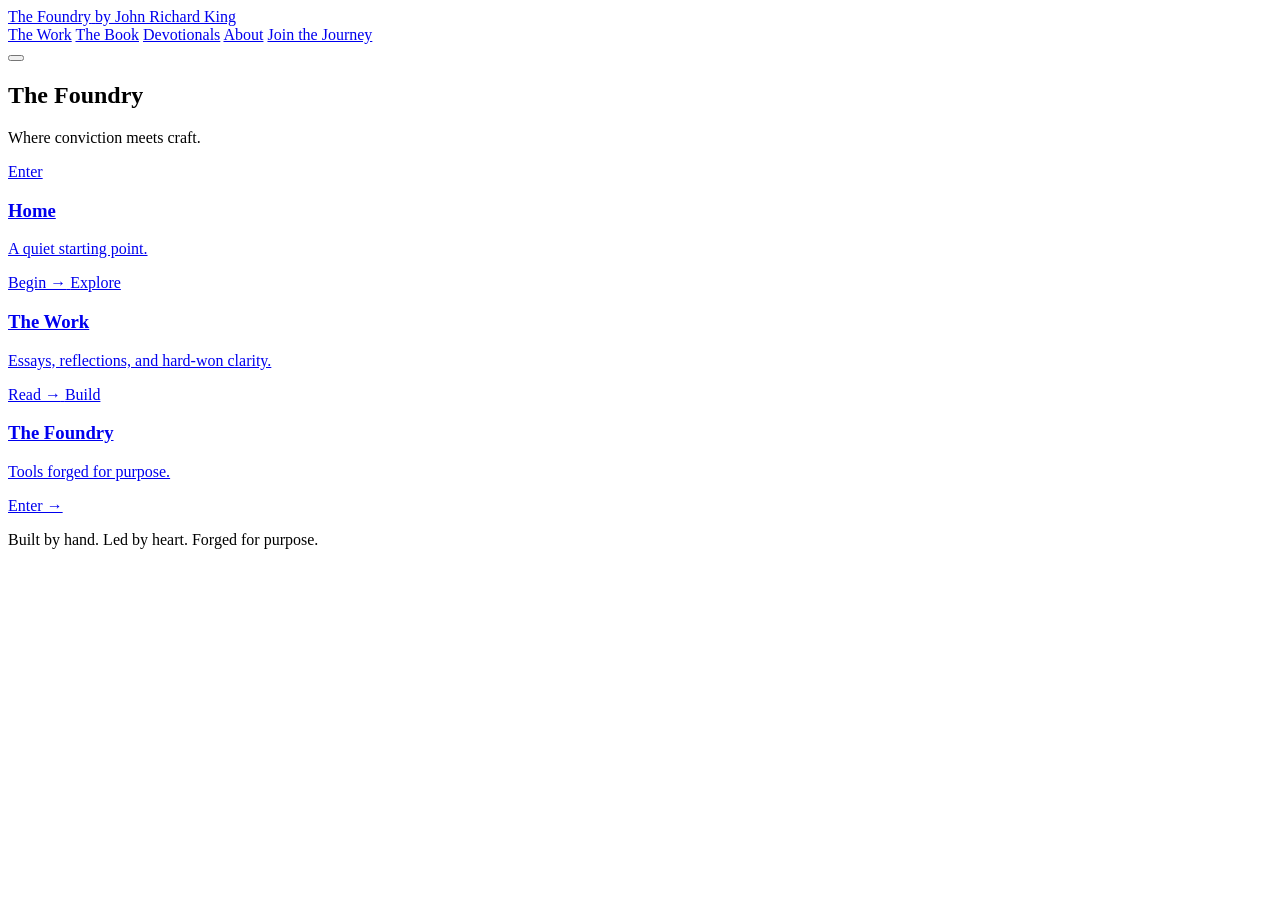
==== index.html @ 4deb9537 "phase 1: Visual Shell" ====
<!DOCTYPE html>
<html lang="en">
<head>
  <meta charset="UTF-8">
  <meta name="viewport" content="width=device-width, initial-scale=1.0">
  <title>The Foundry — by John Richard King</title>
  <meta name="description" content="The Foundry: Where conviction meets craft. Essays, reflections, and hard-won clarity.">

  <!-- Google Fonts -->
  <link rel="preconnect" href="https://fonts.googleapis.com">
  <link rel="preconnect" href="https://fonts.gstatic.com" crossorigin>
  <link href="https://fonts.googleapis.com/css2?family=Cormorant+Garamond:wght@400;500;600&family=Inter:wght@300;400;500&display=swap" rel="stylesheet">

  <!-- Stylesheet -->
  <link rel="stylesheet" href="css/style.css">
</head>
<body>

  <!-- Header -->
  <header class="site-header">
    <div class="site-header__inner">
      <a href="index.html" class="site-header__brand">
        <span class="site-header__title">The Foundry</span>
        <span class="site-header__subtitle">by John Richard King</span>
      </a>
      <nav class="site-nav" id="site-nav">
        <a href="work.html" class="site-nav__link">The Work</a>
        <a href="book.html" class="site-nav__link">The Book</a>
        <a href="devotionals.html" class="site-nav__link">Devotionals</a>
        <a href="about.html" class="site-nav__link">About</a>
        <a href="join.html" class="site-nav__cta">Join the Journey</a>
      </nav>
      <button class="nav-toggle" id="nav-toggle" aria-label="Toggle navigation">
        <span class="nav-toggle__bar"></span>
        <span class="nav-toggle__bar"></span>
        <span class="nav-toggle__bar"></span>
      </button>
    </div>
  </header>

  <main>

    <!-- Home Hero — taller, centered, generous breathing room -->
    <section class="home-hero">
      <h1 class="home-hero__title">The Foundry</h1>
      <div class="home-hero__rule"></div>
      <p class="home-hero__tagline">Where conviction meets craft.</p>
    </section>

    <!-- Gateway Cards -->
    <section class="home-gateways">
      <div class="home-gateways__grid">

        <a href="index.html" class="frame-card">
          <span class="frame-card__label">Enter</span>
          <h3 class="frame-card__title">Home</h3>
          <p class="frame-card__excerpt">A quiet starting point.</p>
          <span class="frame-card__arrow">Begin &rarr;</span>
        </a>

        <a href="work.html" class="frame-card">
          <span class="frame-card__label">Explore</span>
          <h3 class="frame-card__title">The Work</h3>
          <p class="frame-card__excerpt">Essays, reflections, and hard-won clarity.</p>
          <span class="frame-card__arrow">Read &rarr;</span>
        </a>

        <a href="#" class="frame-card">
          <span class="frame-card__label">Build</span>
          <h3 class="frame-card__title">The Foundry</h3>
          <p class="frame-card__excerpt">Tools forged for purpose.</p>
          <span class="frame-card__arrow">Enter &rarr;</span>
        </a>

      </div>
    </section>

  </main>

  <!-- Footer -->
  <footer class="site-footer">
    <div class="container">
      <p class="site-footer__text">Built by hand. Led by heart. Forged for purpose.</p>
    </div>
  </footer>

  <script src="js/main.js" defer></script>
</body>
</html>
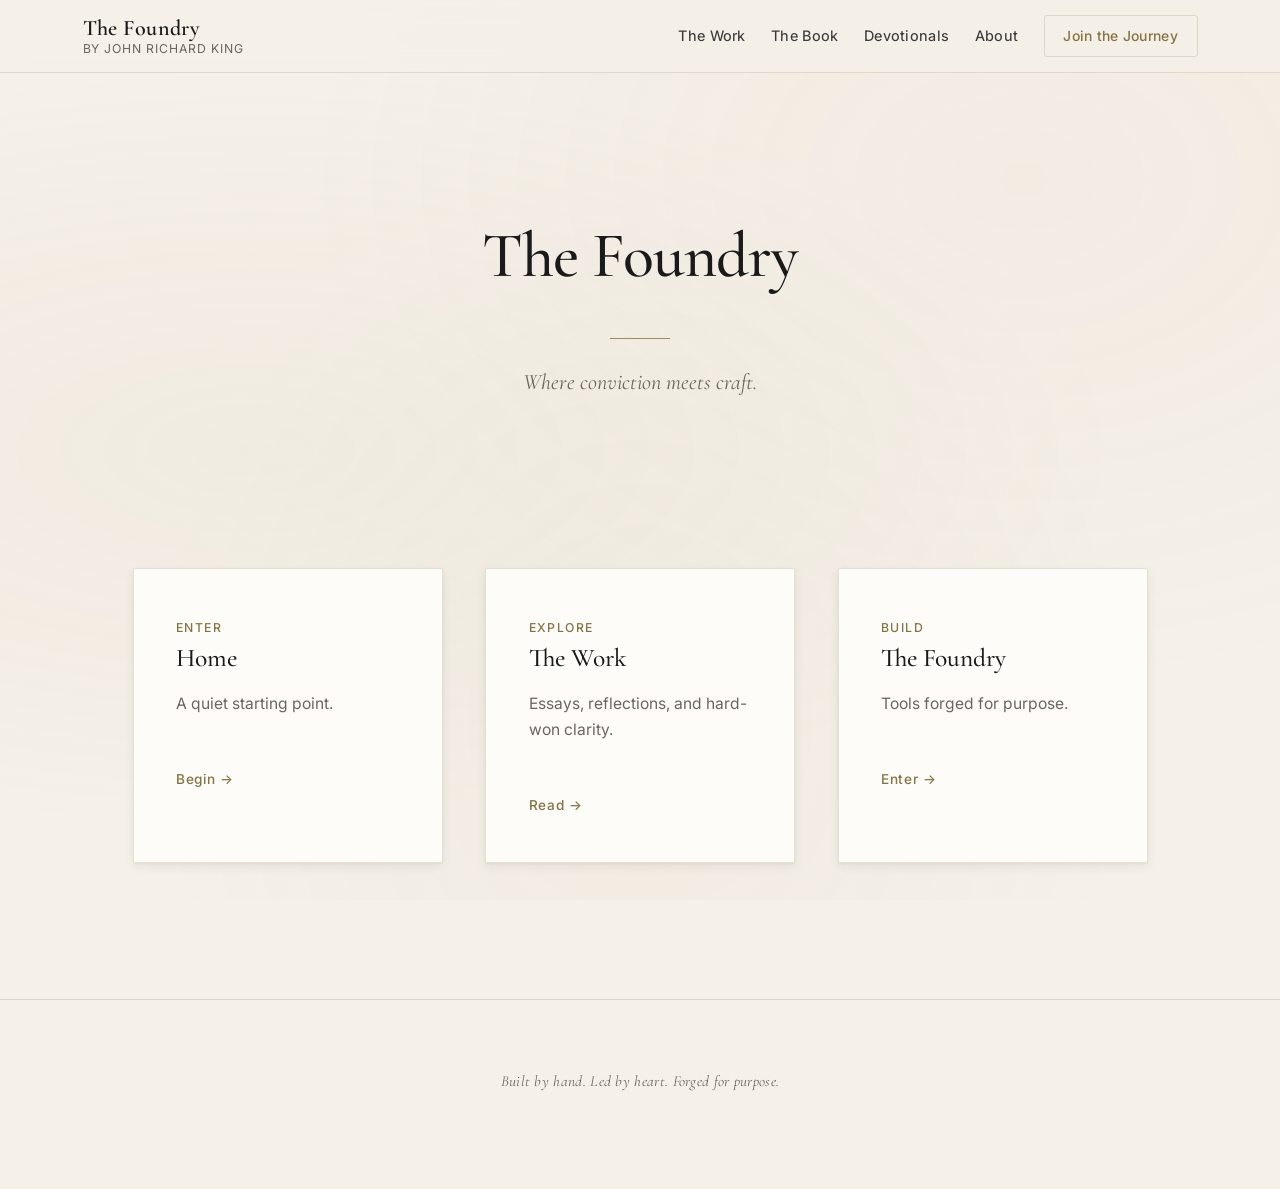
==== commit dd31c1e6: "Update index.html" ====
--- a/index.html
+++ b/index.html
@@ -12,7 +12,7 @@
   <link href="https://fonts.googleapis.com/css2?family=Cormorant+Garamond:wght@400;500;600&family=Inter:wght@300;400;500&display=swap" rel="stylesheet">
 
   <!-- Stylesheet -->
-  <link rel="stylesheet" href="css/style.css">
+  <link rel="stylesheet" href="style.css">
 </head>
 <body>
 
@@ -84,6 +84,6 @@
     </div>
   </footer>
 
-  <script src="js/main.js" defer></script>
+  <script src=main.js" defer></script>
 </body>
 </html>
--- a/style.css
+++ b/style.css
@@ -0,0 +1,640 @@
+/* ============================================================
+   johnrichardking.com — Phase 1: Visual System
+   Palette: parchment, letterpress ink, aged brass
+   Feel: archival paper, museum frames, editorial calm
+   ============================================================ */
+
+/* --- Reset & Base --- */
+*, *::before, *::after {
+  margin: 0;
+  padding: 0;
+  box-sizing: border-box;
+}
+
+:root {
+  /* Palette */
+  --parchment:       #F5F0E8;
+  --parchment-deep:  #EDE7DA;
+  --ink:             #1A1A1A;
+  --ink-soft:        #3A3A3A;
+  --ink-muted:       #6B6560;
+  --gold:            #9E8A5E;
+  --gold-dark:       #867345;
+  --gold-light:      #B8A67A;
+  --gold-faint:      rgba(158, 138, 94, 0.15);
+  --gold-hairline:   rgba(158, 138, 94, 0.25);
+  --white:           #FDFCF9;
+  --shadow-soft:     rgba(30, 28, 24, 0.06);
+  --shadow-medium:   rgba(30, 28, 24, 0.12);
+  --shadow-deep:     rgba(30, 28, 24, 0.18);
+
+  /* Typography */
+  --font-serif:      'Cormorant Garamond', 'Georgia', serif;
+  --font-sans:       'Inter', 'Helvetica Neue', sans-serif;
+  --font-size-base:  17px;
+  --line-height:     1.75;
+  --reading-width:   720px;
+
+  /* Spacing */
+  --space-xs:  0.5rem;
+  --space-sm:  1rem;
+  --space-md:  1.5rem;
+  --space-lg:  2.5rem;
+  --space-xl:  4rem;
+  --space-2xl: 6rem;
+  --space-3xl: 8rem;
+
+  /* Transitions */
+  --ease-gentle:     cubic-bezier(0.25, 0.1, 0.25, 1);
+  --transition-fast: 0.2s var(--ease-gentle);
+  --transition-med:  0.35s var(--ease-gentle);
+  --transition-slow: 0.5s var(--ease-gentle);
+}
+
+
+/* --- Typography --- */
+html {
+  font-size: var(--font-size-base);
+  -webkit-font-smoothing: antialiased;
+  -moz-osx-font-smoothing: grayscale;
+}
+
+body {
+  font-family: var(--font-sans);
+  color: var(--ink);
+  background-color: var(--parchment);
+  line-height: var(--line-height);
+  overflow-x: hidden;
+}
+
+h1, h2, h3, h4, h5, h6 {
+  font-family: var(--font-serif);
+  font-weight: 500;
+  line-height: 1.25;
+  color: var(--ink);
+}
+
+h1 {
+  font-size: clamp(2.2rem, 4vw, 3.2rem);
+  letter-spacing: -0.01em;
+}
+
+h2 {
+  font-size: clamp(1.6rem, 3vw, 2.2rem);
+  letter-spacing: -0.005em;
+}
+
+h3 {
+  font-size: clamp(1.2rem, 2vw, 1.5rem);
+}
+
+p {
+  max-width: var(--reading-width);
+  margin-bottom: var(--space-md);
+  color: var(--ink-soft);
+}
+
+a {
+  color: var(--gold-dark);
+  text-decoration: none;
+  transition: color var(--transition-fast);
+}
+
+a:hover {
+  color: var(--gold);
+}
+
+::selection {
+  background-color: var(--gold-faint);
+  color: var(--ink);
+}
+
+
+/* --- Layout Container --- */
+.container {
+  width: 100%;
+  max-width: 1200px;
+  margin: 0 auto;
+  padding: 0 var(--space-lg);
+}
+
+.container--narrow {
+  max-width: var(--reading-width);
+}
+
+
+/* ============================================================
+   HEADER / NAVIGATION
+   Sticky, minimal. Left: brand. Right: links.
+   ============================================================ */
+.site-header {
+  position: sticky;
+  top: 0;
+  z-index: 100;
+  background-color: rgba(245, 240, 232, 0.92);
+  backdrop-filter: blur(12px);
+  -webkit-backdrop-filter: blur(12px);
+  border-bottom: 1px solid var(--gold-hairline);
+  transition: box-shadow var(--transition-med);
+}
+
+.site-header.scrolled {
+  box-shadow: 0 1px 8px var(--shadow-soft);
+}
+
+.site-header__inner {
+  display: flex;
+  align-items: center;
+  justify-content: space-between;
+  height: 72px;
+  max-width: 1200px;
+  margin: 0 auto;
+  padding: 0 var(--space-lg);
+}
+
+.site-header__brand {
+  display: flex;
+  flex-direction: column;
+  gap: 0;
+  text-decoration: none;
+}
+
+.site-header__brand:hover {
+  color: var(--ink);
+}
+
+.site-header__title {
+  font-family: var(--font-serif);
+  font-size: 1.3rem;
+  font-weight: 600;
+  color: var(--ink);
+  letter-spacing: 0.02em;
+  line-height: 1.2;
+}
+
+.site-header__subtitle {
+  font-family: var(--font-sans);
+  font-size: 0.72rem;
+  color: var(--ink-muted);
+  letter-spacing: 0.08em;
+  text-transform: uppercase;
+  line-height: 1.2;
+}
+
+/* Desktop nav */
+.site-nav {
+  display: flex;
+  align-items: center;
+  gap: var(--space-md);
+}
+
+.site-nav__link {
+  font-family: var(--font-sans);
+  font-size: 0.85rem;
+  font-weight: 450;
+  color: var(--ink-soft);
+  letter-spacing: 0.02em;
+  text-decoration: none;
+  padding: 0.4rem 0;
+  position: relative;
+  transition: color var(--transition-fast);
+}
+
+.site-nav__link::after {
+  content: '';
+  position: absolute;
+  bottom: 0;
+  left: 0;
+  width: 0;
+  height: 1px;
+  background-color: var(--gold);
+  transition: width var(--transition-med);
+}
+
+.site-nav__link:hover {
+  color: var(--ink);
+}
+
+.site-nav__link:hover::after {
+  width: 100%;
+}
+
+.site-nav__link--active {
+  color: var(--ink);
+}
+
+.site-nav__link--active::after {
+  width: 100%;
+}
+
+/* Join button */
+.site-nav__cta {
+  font-family: var(--font-sans);
+  font-size: 0.82rem;
+  font-weight: 500;
+  color: var(--gold-dark);
+  letter-spacing: 0.02em;
+  text-decoration: none;
+  padding: 0.45rem 1.1rem;
+  border: 1px solid var(--gold-hairline);
+  border-radius: 3px;
+  transition: all var(--transition-fast);
+}
+
+.site-nav__cta:hover {
+  border-color: var(--gold);
+  color: var(--gold);
+  background-color: var(--gold-faint);
+}
+
+
+/* Mobile nav toggle */
+.nav-toggle {
+  display: none;
+  background: none;
+  border: none;
+  cursor: pointer;
+  padding: 0.5rem;
+  flex-direction: column;
+  gap: 5px;
+}
+
+.nav-toggle__bar {
+  display: block;
+  width: 22px;
+  height: 1.5px;
+  background-color: var(--ink);
+  transition: all var(--transition-fast);
+  transform-origin: center;
+}
+
+.nav-toggle.active .nav-toggle__bar:nth-child(1) {
+  transform: translateY(6.5px) rotate(45deg);
+}
+
+.nav-toggle.active .nav-toggle__bar:nth-child(2) {
+  opacity: 0;
+}
+
+.nav-toggle.active .nav-toggle__bar:nth-child(3) {
+  transform: translateY(-6.5px) rotate(-45deg);
+}
+
+
+/* ============================================================
+   FOOTER
+   Quiet, restrained.
+   ============================================================ */
+.site-footer {
+  padding: var(--space-xl) 0;
+  border-top: 1px solid var(--gold-hairline);
+  text-align: center;
+}
+
+.site-footer__text {
+  font-family: var(--font-serif);
+  font-size: 0.9rem;
+  font-style: italic;
+  color: var(--ink-muted);
+  letter-spacing: 0.02em;
+  max-width: none;
+}
+
+
+/* ============================================================
+   PAGE HERO SECTIONS
+   ============================================================ */
+.page-hero {
+  padding: var(--space-3xl) 0 var(--space-xl);
+  text-align: center;
+}
+
+.page-hero__title {
+  margin-bottom: var(--space-sm);
+}
+
+.page-hero__rule {
+  width: 60px;
+  height: 1px;
+  background-color: var(--gold);
+  border: none;
+  margin: var(--space-md) auto;
+}
+
+.page-hero__subtitle {
+  font-family: var(--font-serif);
+  font-size: 1.15rem;
+  font-style: italic;
+  color: var(--ink-muted);
+  max-width: 560px;
+  margin: 0 auto;
+  line-height: 1.6;
+}
+
+
+/* ============================================================
+   PICTURE FRAME CARDS — 3D Floating Hover
+   Used: Homepage gateways + Work page featured essays
+   ============================================================ */
+.frame-card {
+  position: relative;
+  background-color: var(--white);
+  border: 1px solid var(--gold-hairline);
+  border-radius: 2px;
+  padding: var(--space-lg);
+  text-decoration: none;
+  color: var(--ink);
+  display: block;
+  transition:
+    transform var(--transition-med),
+    box-shadow var(--transition-med),
+    border-color var(--transition-med);
+  box-shadow:
+    0 1px 3px var(--shadow-soft),
+    0 4px 12px var(--shadow-soft);
+  overflow: hidden;
+}
+
+/* Gold accent line — hidden by default, animates in on hover */
+.frame-card::before {
+  content: '';
+  position: absolute;
+  top: 0;
+  left: 0;
+  right: 0;
+  height: 2px;
+  background-color: var(--gold);
+  transform: scaleX(0);
+  transform-origin: center;
+  transition: transform var(--transition-med);
+}
+
+.frame-card:hover {
+  transform: translateY(-6px);
+  box-shadow:
+    0 4px 12px var(--shadow-medium),
+    0 12px 36px var(--shadow-soft);
+  border-color: var(--gold-light);
+}
+
+.frame-card:hover::before {
+  transform: scaleX(1);
+}
+
+.frame-card__label {
+  font-family: var(--font-sans);
+  font-size: 0.72rem;
+  font-weight: 500;
+  text-transform: uppercase;
+  letter-spacing: 0.12em;
+  color: var(--gold-dark);
+  margin-bottom: var(--space-xs);
+}
+
+.frame-card__title {
+  font-family: var(--font-serif);
+  font-size: 1.5rem;
+  font-weight: 500;
+  margin-bottom: var(--space-sm);
+  line-height: 1.3;
+}
+
+.frame-card__excerpt {
+  font-size: 0.92rem;
+  color: var(--ink-muted);
+  line-height: 1.65;
+  max-width: none;
+}
+
+.frame-card__arrow {
+  display: inline-block;
+  margin-top: var(--space-md);
+  font-family: var(--font-sans);
+  font-size: 0.8rem;
+  font-weight: 500;
+  color: var(--gold-dark);
+  letter-spacing: 0.05em;
+  transition: transform var(--transition-fast), color var(--transition-fast);
+}
+
+.frame-card:hover .frame-card__arrow {
+  transform: translateX(4px);
+  color: var(--gold);
+}
+
+
+/* ============================================================
+   HOMEPAGE
+   ============================================================ */
+
+/* Hero — centered, generous whitespace */
+.home-hero {
+  display: flex;
+  flex-direction: column;
+  align-items: center;
+  justify-content: center;
+  min-height: 55vh;
+  padding: var(--space-3xl) var(--space-lg);
+  text-align: center;
+}
+
+.home-hero__title {
+  font-family: var(--font-serif);
+  font-size: clamp(2.4rem, 5vw, 3.8rem);
+  font-weight: 500;
+  letter-spacing: -0.015em;
+  color: var(--ink);
+  margin-bottom: var(--space-sm);
+}
+
+.home-hero__rule {
+  width: 60px;
+  height: 1px;
+  background-color: var(--gold);
+  border: none;
+  margin: var(--space-md) auto;
+}
+
+.home-hero__tagline {
+  font-family: var(--font-serif);
+  font-size: clamp(1.05rem, 2vw, 1.3rem);
+  font-style: italic;
+  color: var(--ink-muted);
+  max-width: 540px;
+  line-height: 1.6;
+}
+
+
+/* Gateway Cards Grid */
+.home-gateways {
+  padding: 0 0 var(--space-3xl);
+}
+
+.home-gateways__grid {
+  display: grid;
+  grid-template-columns: repeat(3, 1fr);
+  gap: var(--space-lg);
+  max-width: 1100px;
+  margin: 0 auto;
+  padding: 0 var(--space-lg);
+}
+
+
+/* ============================================================
+   THE WORK PAGE
+   ============================================================ */
+.work-grid {
+  display: grid;
+  grid-template-columns: repeat(auto-fit, minmax(320px, 1fr));
+  gap: var(--space-lg);
+  padding-bottom: var(--space-3xl);
+}
+
+
+/* ============================================================
+   CONTENT PAGES (About, Book, Devotionals, Join)
+   ============================================================ */
+.page-content {
+  max-width: var(--reading-width);
+  margin: 0 auto;
+  padding: 0 var(--space-lg) var(--space-3xl);
+}
+
+.page-content p {
+  margin-bottom: var(--space-md);
+}
+
+.page-content h2 {
+  margin-top: var(--space-xl);
+  margin-bottom: var(--space-md);
+}
+
+/* Quiet divider between sections */
+.section-rule {
+  width: 40px;
+  height: 1px;
+  background-color: var(--gold);
+  border: none;
+  margin: var(--space-xl) 0;
+}
+
+.gold-rule {
+  width: 60px;
+  height: 1px;
+  background-color: var(--gold);
+  border: none;
+  margin: var(--space-md) auto;
+}
+
+
+/* ============================================================
+   RESPONSIVE
+   ============================================================ */
+@media (max-width: 900px) {
+  .home-gateways__grid {
+    grid-template-columns: 1fr;
+    max-width: 520px;
+  }
+
+  .work-grid {
+    grid-template-columns: 1fr;
+  }
+}
+
+@media (max-width: 768px) {
+  .site-header__inner {
+    height: 64px;
+    padding: 0 var(--space-md);
+  }
+
+  .site-nav {
+    display: none;
+    position: fixed;
+    top: 64px;
+    left: 0;
+    right: 0;
+    bottom: 0;
+    background-color: rgba(245, 240, 232, 0.98);
+    backdrop-filter: blur(16px);
+    -webkit-backdrop-filter: blur(16px);
+    flex-direction: column;
+    align-items: center;
+    justify-content: center;
+    gap: var(--space-lg);
+    padding: var(--space-xl);
+  }
+
+  .site-nav.open {
+    display: flex;
+  }
+
+  .site-nav__link {
+    font-size: 1.1rem;
+  }
+
+  .site-nav__cta {
+    font-size: 1rem;
+    padding: 0.6rem 1.5rem;
+  }
+
+  .nav-toggle {
+    display: flex;
+  }
+
+  .container {
+    padding: 0 var(--space-md);
+  }
+
+  .home-hero {
+    min-height: 45vh;
+    padding: var(--space-2xl) var(--space-md);
+  }
+
+  .page-hero {
+    padding: var(--space-2xl) 0 var(--space-lg);
+  }
+
+  .home-gateways__grid {
+    padding: 0 var(--space-md);
+  }
+}
+
+
+/* ============================================================
+   PREFERS REDUCED MOTION
+   ============================================================ */
+@media (prefers-reduced-motion: reduce) {
+  .frame-card,
+  .frame-card::before,
+  .frame-card__arrow,
+  .site-nav__link::after {
+    transition: none !important;
+  }
+
+  .frame-card:hover {
+    transform: none;
+  }
+
+  .frame-card:hover .frame-card__arrow {
+    transform: none;
+  }
+}
+
+
+/* ============================================================
+   SUBTLE PARCHMENT TEXTURE OVERLAY
+   ============================================================ */
+body::before {
+  content: '';
+  position: fixed;
+  top: 0;
+  left: 0;
+  width: 100%;
+  height: 100%;
+  pointer-events: none;
+  z-index: -1;
+  background-image:
+    radial-gradient(ellipse at 20% 50%, rgba(200, 185, 155, 0.08) 0%, transparent 60%),
+    radial-gradient(ellipse at 80% 20%, rgba(200, 185, 155, 0.06) 0%, transparent 50%),
+    radial-gradient(ellipse at 50% 80%, rgba(180, 165, 135, 0.05) 0%, transparent 55%);
+}
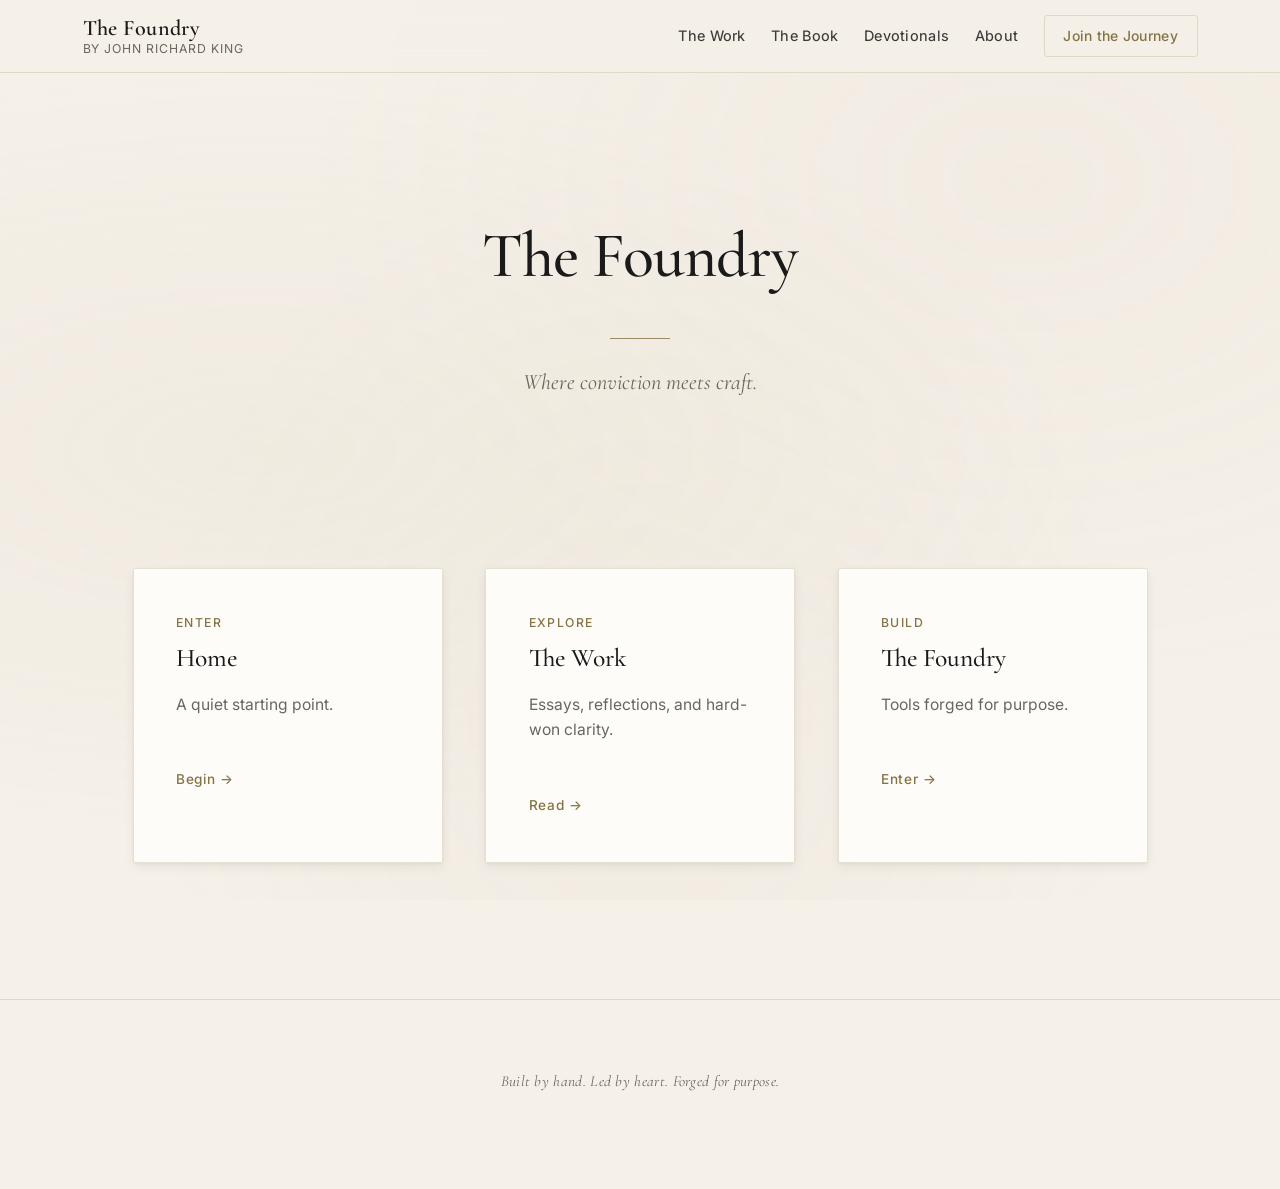
==== commit 0086651d: "Add files via upload" ====
--- a/index.html
+++ b/index.html
@@ -4,19 +4,16 @@
   <meta charset="UTF-8">
   <meta name="viewport" content="width=device-width, initial-scale=1.0">
   <title>The Foundry — by John Richard King</title>
-  <meta name="description" content="The Foundry: Where conviction meets craft. Essays, reflections, and hard-won clarity.">
+  <meta name="description" content="The Foundry: Where conviction meets craft.">
 
-  <!-- Google Fonts -->
   <link rel="preconnect" href="https://fonts.googleapis.com">
   <link rel="preconnect" href="https://fonts.gstatic.com" crossorigin>
   <link href="https://fonts.googleapis.com/css2?family=Cormorant+Garamond:wght@400;500;600&family=Inter:wght@300;400;500&display=swap" rel="stylesheet">
 
-  <!-- Stylesheet -->
   <link rel="stylesheet" href="style.css">
+  <script src="main.js" defer></script>
 </head>
 <body>
-
-  <!-- Header -->
   <header class="site-header">
     <div class="site-header__inner">
       <a href="index.html" class="site-header__brand">
@@ -39,51 +36,40 @@
   </header>
 
   <main>
-
-    <!-- Home Hero — taller, centered, generous breathing room -->
     <section class="home-hero">
       <h1 class="home-hero__title">The Foundry</h1>
       <div class="home-hero__rule"></div>
       <p class="home-hero__tagline">Where conviction meets craft.</p>
     </section>
 
-    <!-- Gateway Cards -->
     <section class="home-gateways">
       <div class="home-gateways__grid">
-
         <a href="index.html" class="frame-card">
           <span class="frame-card__label">Enter</span>
           <h3 class="frame-card__title">Home</h3>
           <p class="frame-card__excerpt">A quiet starting point.</p>
           <span class="frame-card__arrow">Begin &rarr;</span>
         </a>
-
         <a href="work.html" class="frame-card">
           <span class="frame-card__label">Explore</span>
           <h3 class="frame-card__title">The Work</h3>
           <p class="frame-card__excerpt">Essays, reflections, and hard-won clarity.</p>
           <span class="frame-card__arrow">Read &rarr;</span>
         </a>
-
         <a href="#" class="frame-card">
           <span class="frame-card__label">Build</span>
           <h3 class="frame-card__title">The Foundry</h3>
           <p class="frame-card__excerpt">Tools forged for purpose.</p>
           <span class="frame-card__arrow">Enter &rarr;</span>
         </a>
-
       </div>
     </section>
-
   </main>
 
-  <!-- Footer -->
   <footer class="site-footer">
     <div class="container">
       <p class="site-footer__text">Built by hand. Led by heart. Forged for purpose.</p>
     </div>
   </footer>
-
-  <script src=main.js" defer></script>
 </body>
 </html>
--- a/style.css
+++ b/style.css
@@ -12,7 +12,6 @@
 }
 
 :root {
-  /* Palette */
   --parchment:       #F5F0E8;
   --parchment-deep:  #EDE7DA;
   --ink:             #1A1A1A;
@@ -28,14 +27,12 @@
   --shadow-medium:   rgba(30, 28, 24, 0.12);
   --shadow-deep:     rgba(30, 28, 24, 0.18);
 
-  /* Typography */
   --font-serif:      'Cormorant Garamond', 'Georgia', serif;
   --font-sans:       'Inter', 'Helvetica Neue', sans-serif;
   --font-size-base:  17px;
   --line-height:     1.75;
   --reading-width:   720px;
 
-  /* Spacing */
   --space-xs:  0.5rem;
   --space-sm:  1rem;
   --space-md:  1.5rem;
@@ -44,7 +41,6 @@
   --space-2xl: 6rem;
   --space-3xl: 8rem;
 
-  /* Transitions */
   --ease-gentle:     cubic-bezier(0.25, 0.1, 0.25, 1);
   --transition-fast: 0.2s var(--ease-gentle);
   --transition-med:  0.35s var(--ease-gentle);
@@ -74,19 +70,9 @@
   color: var(--ink);
 }
 
-h1 {
-  font-size: clamp(2.2rem, 4vw, 3.2rem);
-  letter-spacing: -0.01em;
-}
-
-h2 {
-  font-size: clamp(1.6rem, 3vw, 2.2rem);
-  letter-spacing: -0.005em;
-}
-
-h3 {
-  font-size: clamp(1.2rem, 2vw, 1.5rem);
-}
+h1 { font-size: clamp(2.2rem, 4vw, 3.2rem); letter-spacing: -0.01em; }
+h2 { font-size: clamp(1.6rem, 3vw, 2.2rem); letter-spacing: -0.005em; }
+h3 { font-size: clamp(1.2rem, 2vw, 1.5rem); }
 
 p {
   max-width: var(--reading-width);
@@ -100,9 +86,7 @@
   transition: color var(--transition-fast);
 }
 
-a:hover {
-  color: var(--gold);
-}
+a:hover { color: var(--gold); }
 
 ::selection {
   background-color: var(--gold-faint);
@@ -110,7 +94,7 @@
 }
 
 
-/* --- Layout Container --- */
+/* --- Layout --- */
 .container {
   width: 100%;
   max-width: 1200px;
@@ -120,12 +104,13 @@
 
 .container--narrow {
   max-width: var(--reading-width);
+  margin: 0 auto;
+  padding: 0 var(--space-lg);
 }
 
 
 /* ============================================================
    HEADER / NAVIGATION
-   Sticky, minimal. Left: brand. Right: links.
    ============================================================ */
 .site-header {
   position: sticky;
@@ -159,9 +144,7 @@
   text-decoration: none;
 }
 
-.site-header__brand:hover {
-  color: var(--ink);
-}
+.site-header__brand:hover { color: var(--ink); }
 
 .site-header__title {
   font-family: var(--font-serif);
@@ -211,21 +194,10 @@
   transition: width var(--transition-med);
 }
 
-.site-nav__link:hover {
-  color: var(--ink);
-}
-
-.site-nav__link:hover::after {
-  width: 100%;
-}
-
-.site-nav__link--active {
-  color: var(--ink);
-}
-
-.site-nav__link--active::after {
-  width: 100%;
-}
+.site-nav__link:hover { color: var(--ink); }
+.site-nav__link:hover::after { width: 100%; }
+.site-nav__link--active { color: var(--ink); }
+.site-nav__link--active::after { width: 100%; }
 
 /* Join button */
 .site-nav__cta {
@@ -247,7 +219,6 @@
   background-color: var(--gold-faint);
 }
 
-
 /* Mobile nav toggle */
 .nav-toggle {
   display: none;
@@ -271,11 +242,9 @@
 .nav-toggle.active .nav-toggle__bar:nth-child(1) {
   transform: translateY(6.5px) rotate(45deg);
 }
-
 .nav-toggle.active .nav-toggle__bar:nth-child(2) {
   opacity: 0;
 }
-
 .nav-toggle.active .nav-toggle__bar:nth-child(3) {
   transform: translateY(-6.5px) rotate(-45deg);
 }
@@ -283,7 +252,6 @@
 
 /* ============================================================
    FOOTER
-   Quiet, restrained.
    ============================================================ */
 .site-footer {
   padding: var(--space-xl) 0;
@@ -334,7 +302,6 @@
 
 /* ============================================================
    PICTURE FRAME CARDS — 3D Floating Hover
-   Used: Homepage gateways + Work page featured essays
    ============================================================ */
 .frame-card {
   position: relative;
@@ -355,7 +322,7 @@
   overflow: hidden;
 }
 
-/* Gold accent line — hidden by default, animates in on hover */
+/* Gold accent line — animates in on hover */
 .frame-card::before {
   content: '';
   position: absolute;
@@ -389,6 +356,7 @@
   letter-spacing: 0.12em;
   color: var(--gold-dark);
   margin-bottom: var(--space-xs);
+  display: block;
 }
 
 .frame-card__title {
@@ -426,8 +394,6 @@
 /* ============================================================
    HOMEPAGE
    ============================================================ */
-
-/* Hero — centered, generous whitespace */
 .home-hero {
   display: flex;
   flex-direction: column;
@@ -464,7 +430,6 @@
   line-height: 1.6;
 }
 
-
 /* Gateway Cards Grid */
 .home-gateways {
   padding: 0 0 var(--space-3xl);
@@ -492,7 +457,7 @@
 
 
 /* ============================================================
-   CONTENT PAGES (About, Book, Devotionals, Join)
+   CONTENT PAGES
    ============================================================ */
 .page-content {
   max-width: var(--reading-width);
@@ -509,21 +474,12 @@
   margin-bottom: var(--space-md);
 }
 
-/* Quiet divider between sections */
 .section-rule {
   width: 40px;
   height: 1px;
   background-color: var(--gold);
   border: none;
   margin: var(--space-xl) 0;
-}
-
-.gold-rule {
-  width: 60px;
-  height: 1px;
-  background-color: var(--gold);
-  border: none;
-  margin: var(--space-md) auto;
 }
 
 
@@ -581,7 +537,8 @@
     display: flex;
   }
 
-  .container {
+  .container,
+  .container--narrow {
     padding: 0 var(--space-md);
   }
 
@@ -596,6 +553,10 @@
 
   .home-gateways__grid {
     padding: 0 var(--space-md);
+  }
+
+  .page-content {
+    padding: 0 var(--space-md) var(--space-3xl);
   }
 }
 
@@ -622,7 +583,7 @@
 
 
 /* ============================================================
-   SUBTLE PARCHMENT TEXTURE OVERLAY
+   SUBTLE PARCHMENT TEXTURE
    ============================================================ */
 body::before {
   content: '';
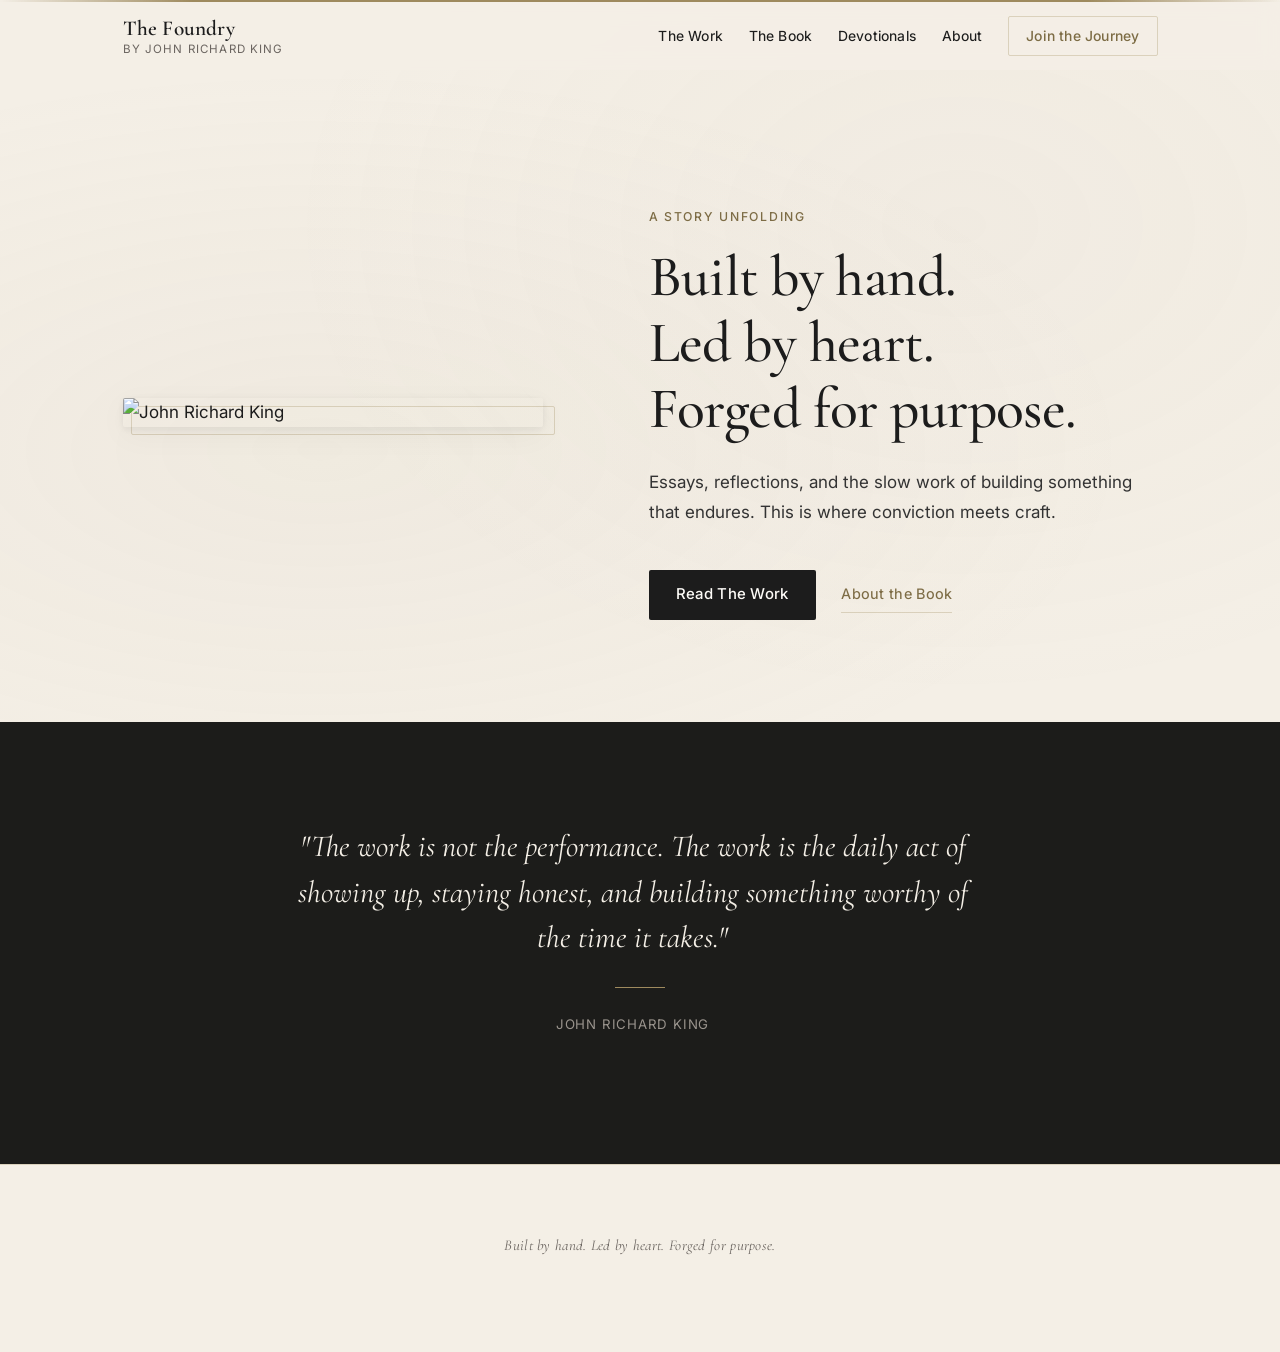
==== commit 0bd6d52d: "Add files via upload" ====
--- a/index.html
+++ b/index.html
@@ -4,16 +4,21 @@
   <meta charset="UTF-8">
   <meta name="viewport" content="width=device-width, initial-scale=1.0">
   <title>The Foundry — by John Richard King</title>
-  <meta name="description" content="The Foundry: Where conviction meets craft.">
+  <meta name="description" content="Where conviction meets craft. Essays, reflections, and hard-won clarity.">
 
   <link rel="preconnect" href="https://fonts.googleapis.com">
   <link rel="preconnect" href="https://fonts.gstatic.com" crossorigin>
-  <link href="https://fonts.googleapis.com/css2?family=Cormorant+Garamond:wght@400;500;600&family=Inter:wght@300;400;500&display=swap" rel="stylesheet">
+  <link href="https://fonts.googleapis.com/css2?family=Cormorant+Garamond:ital,wght@0,400;0,500;0,600;1,400;1,500&family=Inter:wght@300;400;450;500&display=swap" rel="stylesheet">
 
   <link rel="stylesheet" href="style.css">
   <script src="main.js" defer></script>
 </head>
 <body>
+
+  <!-- Gold top rule -->
+  <div class="gold-top-rule"></div>
+
+  <!-- Header -->
   <header class="site-header">
     <div class="site-header__inner">
       <a href="index.html" class="site-header__brand">
@@ -36,36 +41,42 @@
   </header>
 
   <main>
-    <section class="home-hero">
-      <h1 class="home-hero__title">The Foundry</h1>
-      <div class="home-hero__rule"></div>
-      <p class="home-hero__tagline">Where conviction meets craft.</p>
+
+    <!-- Hero -->
+    <section class="hero">
+      <div class="hero__inner">
+        <div class="hero__photo-frame">
+          <!-- Replace src with actual JRK photo -->
+          <img
+            class="hero__photo"
+            src="https://images.unsplash.com/photo-1507003211169-0a1dd7228f2d?w=600&h=720&fit=crop&crop=face&auto=format&q=80"
+            alt="John Richard King"
+          >
+        </div>
+        <div class="hero__text">
+          <p class="hero__overline">A Story Unfolding</p>
+          <h1 class="hero__headline">Built by hand.<br>Led by heart.<br>Forged for purpose.</h1>
+          <p class="hero__body">Essays, reflections, and the slow work of building something that endures. This is where conviction meets craft.</p>
+          <div class="hero__actions">
+            <a href="work.html" class="btn-primary">Read The Work</a>
+            <a href="book.html" class="btn-secondary">About the Book</a>
+          </div>
+        </div>
+      </div>
     </section>
 
-    <section class="home-gateways">
-      <div class="home-gateways__grid">
-        <a href="index.html" class="frame-card">
-          <span class="frame-card__label">Enter</span>
-          <h3 class="frame-card__title">Home</h3>
-          <p class="frame-card__excerpt">A quiet starting point.</p>
-          <span class="frame-card__arrow">Begin &rarr;</span>
-        </a>
-        <a href="work.html" class="frame-card">
-          <span class="frame-card__label">Explore</span>
-          <h3 class="frame-card__title">The Work</h3>
-          <p class="frame-card__excerpt">Essays, reflections, and hard-won clarity.</p>
-          <span class="frame-card__arrow">Read &rarr;</span>
-        </a>
-        <a href="#" class="frame-card">
-          <span class="frame-card__label">Build</span>
-          <h3 class="frame-card__title">The Foundry</h3>
-          <p class="frame-card__excerpt">Tools forged for purpose.</p>
-          <span class="frame-card__arrow">Enter &rarr;</span>
-        </a>
+    <!-- Dark Banner -->
+    <section class="dark-banner">
+      <div class="dark-banner__inner">
+        <p class="dark-banner__quote">"The work is not the performance. The work is the daily act of showing up, staying honest, and building something worthy of the time it takes."</p>
+        <div class="dark-banner__rule"></div>
+        <p class="dark-banner__attr">John Richard King</p>
       </div>
     </section>
+
   </main>
 
+  <!-- Footer -->
   <footer class="site-footer">
     <div class="container">
       <p class="site-footer__text">Built by hand. Led by heart. Forged for purpose.</p>
--- a/style.css
+++ b/style.css
@@ -1,10 +1,8 @@
 /* ============================================================
-   johnrichardking.com — Phase 1: Visual System
-   Palette: parchment, letterpress ink, aged brass
-   Feel: archival paper, museum frames, editorial calm
-   ============================================================ */
-
-/* --- Reset & Base --- */
+   johnrichardking.com — V3
+   A study, a desk, a book left open, a conversation begun.
+   ============================================================ */
+
 *, *::before, *::after {
   margin: 0;
   padding: 0;
@@ -12,175 +10,187 @@
 }
 
 :root {
-  --parchment:       #F5F0E8;
-  --parchment-deep:  #EDE7DA;
-  --ink:             #1A1A1A;
-  --ink-soft:        #3A3A3A;
+  /* Palette */
+  --parchment:       #F4EFE6;
+  --parchment-warm:  #EDE8DC;
+  --ink:             #1C1C1C;
+  --ink-soft:        #333333;
   --ink-muted:       #6B6560;
+  --ink-faint:       #9A948D;
   --gold:            #9E8A5E;
-  --gold-dark:       #867345;
+  --gold-dark:       #7D6C45;
   --gold-light:      #B8A67A;
-  --gold-faint:      rgba(158, 138, 94, 0.15);
-  --gold-hairline:   rgba(158, 138, 94, 0.25);
-  --white:           #FDFCF9;
-  --shadow-soft:     rgba(30, 28, 24, 0.06);
-  --shadow-medium:   rgba(30, 28, 24, 0.12);
-  --shadow-deep:     rgba(30, 28, 24, 0.18);
-
-  --font-serif:      'Cormorant Garamond', 'Georgia', serif;
-  --font-sans:       'Inter', 'Helvetica Neue', sans-serif;
-  --font-size-base:  17px;
-  --line-height:     1.75;
-  --reading-width:   720px;
-
-  --space-xs:  0.5rem;
-  --space-sm:  1rem;
-  --space-md:  1.5rem;
-  --space-lg:  2.5rem;
-  --space-xl:  4rem;
-  --space-2xl: 6rem;
-  --space-3xl: 8rem;
-
-  --ease-gentle:     cubic-bezier(0.25, 0.1, 0.25, 1);
-  --transition-fast: 0.2s var(--ease-gentle);
-  --transition-med:  0.35s var(--ease-gentle);
-  --transition-slow: 0.5s var(--ease-gentle);
-}
-
-
-/* --- Typography --- */
+  --gold-faint:      rgba(158, 138, 94, 0.12);
+  --gold-hairline:   rgba(158, 138, 94, 0.3);
+  --cream:           #FDFBF7;
+  --dark:            #1C1C1A;
+  --dark-soft:       #2A2A27;
+  --shadow-xs:       rgba(28, 28, 26, 0.04);
+  --shadow-sm:       rgba(28, 28, 26, 0.08);
+  --shadow-md:       rgba(28, 28, 26, 0.14);
+
+  /* Typography */
+  --serif:           'Cormorant Garamond', 'Georgia', serif;
+  --sans:            'Inter', 'Helvetica Neue', sans-serif;
+  --base-size:       17px;
+  --reading-measure: 700px;
+
+  /* Spacing */
+  --xs:  0.5rem;
+  --sm:  1rem;
+  --md:  1.5rem;
+  --lg:  2.5rem;
+  --xl:  4rem;
+  --2xl: 6rem;
+  --3xl: 8rem;
+
+  /* Motion */
+  --ease:        cubic-bezier(0.25, 0.1, 0.25, 1);
+  --t-fast:      0.2s var(--ease);
+  --t-med:       0.35s var(--ease);
+}
+
+
+/* --- Base --- */
 html {
-  font-size: var(--font-size-base);
+  font-size: var(--base-size);
   -webkit-font-smoothing: antialiased;
   -moz-osx-font-smoothing: grayscale;
+  scroll-behavior: smooth;
 }
 
 body {
-  font-family: var(--font-sans);
+  font-family: var(--sans);
   color: var(--ink);
   background-color: var(--parchment);
-  line-height: var(--line-height);
+  line-height: 1.72;
   overflow-x: hidden;
 }
 
-h1, h2, h3, h4, h5, h6 {
-  font-family: var(--font-serif);
-  font-weight: 500;
-  line-height: 1.25;
+h1, h2, h3, h4 {
+  font-family: var(--serif);
+  font-weight: 500;
+  line-height: 1.2;
   color: var(--ink);
 }
 
-h1 { font-size: clamp(2.2rem, 4vw, 3.2rem); letter-spacing: -0.01em; }
-h2 { font-size: clamp(1.6rem, 3vw, 2.2rem); letter-spacing: -0.005em; }
-h3 { font-size: clamp(1.2rem, 2vw, 1.5rem); }
-
 p {
-  max-width: var(--reading-width);
-  margin-bottom: var(--space-md);
+  max-width: var(--reading-measure);
   color: var(--ink-soft);
+  margin-bottom: var(--md);
 }
 
 a {
   color: var(--gold-dark);
   text-decoration: none;
-  transition: color var(--transition-fast);
-}
-
+  transition: color var(--t-fast);
+}
 a:hover { color: var(--gold); }
 
 ::selection {
-  background-color: var(--gold-faint);
+  background: var(--gold-faint);
   color: var(--ink);
+}
+
+img {
+  max-width: 100%;
+  display: block;
 }
 
 
 /* --- Layout --- */
 .container {
-  width: 100%;
-  max-width: 1200px;
+  max-width: 1120px;
   margin: 0 auto;
-  padding: 0 var(--space-lg);
+  padding: 0 var(--lg);
 }
 
 .container--narrow {
-  max-width: var(--reading-width);
+  max-width: var(--reading-measure);
   margin: 0 auto;
-  padding: 0 var(--space-lg);
-}
-
-
-/* ============================================================
-   HEADER / NAVIGATION
+  padding: 0 var(--lg);
+}
+
+
+/* ============================================================
+   GOLD TOP RULE
+   ============================================================ */
+.gold-top-rule {
+  height: 2px;
+  background: linear-gradient(90deg,
+    transparent 0%,
+    var(--gold) 15%,
+    var(--gold) 85%,
+    transparent 100%
+  );
+}
+
+
+/* ============================================================
+   NAVIGATION — Editorial, not app-style
    ============================================================ */
 .site-header {
   position: sticky;
   top: 0;
   z-index: 100;
-  background-color: rgba(245, 240, 232, 0.92);
-  backdrop-filter: blur(12px);
-  -webkit-backdrop-filter: blur(12px);
-  border-bottom: 1px solid var(--gold-hairline);
-  transition: box-shadow var(--transition-med);
-}
-
-.site-header.scrolled {
-  box-shadow: 0 1px 8px var(--shadow-soft);
+  background-color: rgba(244, 239, 230, 0.95);
+  backdrop-filter: blur(10px);
+  -webkit-backdrop-filter: blur(10px);
 }
 
 .site-header__inner {
   display: flex;
   align-items: center;
   justify-content: space-between;
-  height: 72px;
-  max-width: 1200px;
+  height: 68px;
+  max-width: 1120px;
   margin: 0 auto;
-  padding: 0 var(--space-lg);
+  padding: 0 var(--lg);
 }
 
 .site-header__brand {
   display: flex;
   flex-direction: column;
-  gap: 0;
   text-decoration: none;
 }
 
 .site-header__brand:hover { color: var(--ink); }
 
 .site-header__title {
-  font-family: var(--font-serif);
-  font-size: 1.3rem;
+  font-family: var(--serif);
+  font-size: 1.25rem;
   font-weight: 600;
   color: var(--ink);
-  letter-spacing: 0.02em;
+  letter-spacing: 0.01em;
   line-height: 1.2;
 }
 
 .site-header__subtitle {
-  font-family: var(--font-sans);
-  font-size: 0.72rem;
+  font-family: var(--sans);
+  font-size: 0.68rem;
   color: var(--ink-muted);
-  letter-spacing: 0.08em;
+  letter-spacing: 0.1em;
   text-transform: uppercase;
-  line-height: 1.2;
-}
-
-/* Desktop nav */
+  line-height: 1.1;
+  margin-top: 1px;
+}
+
 .site-nav {
   display: flex;
   align-items: center;
-  gap: var(--space-md);
+  gap: var(--md);
 }
 
 .site-nav__link {
-  font-family: var(--font-sans);
-  font-size: 0.85rem;
+  font-family: var(--sans);
+  font-size: 0.82rem;
   font-weight: 450;
-  color: var(--ink-soft);
-  letter-spacing: 0.02em;
+  color: var(--ink);
+  letter-spacing: 0.015em;
   text-decoration: none;
-  padding: 0.4rem 0;
+  padding: 0.3rem 0;
   position: relative;
-  transition: color var(--transition-fast);
+  transition: color var(--t-fast);
 }
 
 .site-nav__link::after {
@@ -190,36 +200,36 @@
   left: 0;
   width: 0;
   height: 1px;
-  background-color: var(--gold);
-  transition: width var(--transition-med);
-}
-
-.site-nav__link:hover { color: var(--ink); }
-.site-nav__link:hover::after { width: 100%; }
-.site-nav__link--active { color: var(--ink); }
-.site-nav__link--active::after { width: 100%; }
-
-/* Join button */
+  background: var(--gold);
+  transition: width var(--t-med);
+}
+
+.site-nav__link:hover::after,
+.site-nav__link--active::after {
+  width: 100%;
+}
+
+/* Join — gold accent */
 .site-nav__cta {
-  font-family: var(--font-sans);
+  font-family: var(--sans);
   font-size: 0.82rem;
   font-weight: 500;
   color: var(--gold-dark);
-  letter-spacing: 0.02em;
+  letter-spacing: 0.015em;
   text-decoration: none;
-  padding: 0.45rem 1.1rem;
+  padding: 0.4rem 1rem;
   border: 1px solid var(--gold-hairline);
-  border-radius: 3px;
-  transition: all var(--transition-fast);
+  border-radius: 2px;
+  transition: all var(--t-fast);
 }
 
 .site-nav__cta:hover {
   border-color: var(--gold);
+  background: var(--gold-faint);
   color: var(--gold);
-  background-color: var(--gold-faint);
-}
-
-/* Mobile nav toggle */
+}
+
+/* Mobile toggle */
 .nav-toggle {
   display: none;
   background: none;
@@ -234,95 +244,236 @@
   display: block;
   width: 22px;
   height: 1.5px;
-  background-color: var(--ink);
-  transition: all var(--transition-fast);
+  background: var(--ink);
+  transition: all var(--t-fast);
   transform-origin: center;
 }
 
 .nav-toggle.active .nav-toggle__bar:nth-child(1) {
   transform: translateY(6.5px) rotate(45deg);
 }
-.nav-toggle.active .nav-toggle__bar:nth-child(2) {
-  opacity: 0;
-}
+.nav-toggle.active .nav-toggle__bar:nth-child(2) { opacity: 0; }
 .nav-toggle.active .nav-toggle__bar:nth-child(3) {
   transform: translateY(-6.5px) rotate(-45deg);
 }
 
 
 /* ============================================================
-   FOOTER
-   ============================================================ */
-.site-footer {
-  padding: var(--space-xl) 0;
-  border-top: 1px solid var(--gold-hairline);
+   HOMEPAGE HERO
+   Photo left, text right (or stacked on mobile)
+   ============================================================ */
+.hero {
+  padding: var(--3xl) 0 var(--2xl);
+}
+
+.hero__inner {
+  display: grid;
+  grid-template-columns: 1fr 1.2fr;
+  gap: var(--2xl);
+  align-items: center;
+  max-width: 1120px;
+  margin: 0 auto;
+  padding: 0 var(--lg);
+}
+
+.hero__photo-frame {
+  position: relative;
+}
+
+.hero__photo {
+  width: 100%;
+  max-width: 420px;
+  border-radius: 2px;
+  box-shadow:
+    0 2px 8px var(--shadow-sm),
+    0 8px 32px var(--shadow-xs);
+}
+
+.hero__photo-frame::after {
+  content: '';
+  position: absolute;
+  bottom: -8px;
+  left: 8px;
+  right: -8px;
+  top: 8px;
+  border: 1px solid var(--gold-hairline);
+  border-radius: 2px;
+  z-index: -1;
+}
+
+.hero__text {
+  max-width: 520px;
+}
+
+.hero__overline {
+  font-family: var(--sans);
+  font-size: 0.72rem;
+  font-weight: 500;
+  text-transform: uppercase;
+  letter-spacing: 0.14em;
+  color: var(--gold-dark);
+  margin-bottom: var(--sm);
+}
+
+.hero__headline {
+  font-family: var(--serif);
+  font-size: clamp(2.2rem, 4.5vw, 3.4rem);
+  font-weight: 500;
+  letter-spacing: -0.01em;
+  line-height: 1.15;
+  color: var(--ink);
+  margin-bottom: var(--md);
+}
+
+.hero__body {
+  font-size: 1rem;
+  line-height: 1.75;
+  color: var(--ink-soft);
+  margin-bottom: var(--lg);
+}
+
+.hero__actions {
+  display: flex;
+  align-items: center;
+  gap: var(--md);
+  flex-wrap: wrap;
+}
+
+.btn-primary {
+  display: inline-block;
+  font-family: var(--sans);
+  font-size: 0.88rem;
+  font-weight: 500;
+  color: var(--cream);
+  background: var(--ink);
+  padding: 0.7rem 1.6rem;
+  border-radius: 2px;
+  letter-spacing: 0.02em;
+  text-decoration: none;
+  transition: all var(--t-fast);
+}
+
+.btn-primary:hover {
+  background: var(--dark-soft);
+  color: var(--cream);
+}
+
+.btn-secondary {
+  display: inline-block;
+  font-family: var(--sans);
+  font-size: 0.85rem;
+  font-weight: 450;
+  color: var(--gold-dark);
+  letter-spacing: 0.02em;
+  text-decoration: none;
+  padding: 0.3rem 0;
+  border-bottom: 1px solid var(--gold-hairline);
+  transition: all var(--t-fast);
+}
+
+.btn-secondary:hover {
+  color: var(--gold);
+  border-color: var(--gold);
+}
+
+
+/* ============================================================
+   DARK BANNER — Horizontal quote section
+   ============================================================ */
+.dark-banner {
+  background: var(--dark);
+  padding: var(--2xl) 0;
+}
+
+.dark-banner__inner {
+  max-width: 800px;
+  margin: 0 auto;
+  padding: 0 var(--lg);
   text-align: center;
 }
 
-.site-footer__text {
-  font-family: var(--font-serif);
-  font-size: 0.9rem;
+.dark-banner__quote {
+  font-family: var(--serif);
+  font-size: clamp(1.3rem, 2.5vw, 1.8rem);
+  font-weight: 400;
+  font-style: italic;
+  color: var(--parchment);
+  line-height: 1.5;
+  margin-bottom: var(--md);
+}
+
+.dark-banner__rule {
+  width: 50px;
+  height: 1px;
+  background: var(--gold);
+  margin: var(--md) auto;
+}
+
+.dark-banner__attr {
+  font-family: var(--sans);
+  font-size: 0.78rem;
+  font-weight: 400;
+  color: var(--ink-faint);
+  letter-spacing: 0.06em;
+  text-transform: uppercase;
+}
+
+
+/* ============================================================
+   PAGE HERO — Inner pages
+   ============================================================ */
+.page-hero {
+  padding: var(--3xl) 0 var(--xl);
+  text-align: center;
+}
+
+.page-hero__title {
+  font-family: var(--serif);
+  font-size: clamp(2.2rem, 4vw, 3.2rem);
+  font-weight: 500;
+  margin-bottom: var(--sm);
+}
+
+.page-hero__rule {
+  width: 50px;
+  height: 1px;
+  background: var(--gold);
+  margin: var(--md) auto;
+}
+
+.page-hero__subtitle {
+  font-family: var(--serif);
+  font-size: 1.1rem;
   font-style: italic;
   color: var(--ink-muted);
-  letter-spacing: 0.02em;
-  max-width: none;
-}
-
-
-/* ============================================================
-   PAGE HERO SECTIONS
-   ============================================================ */
-.page-hero {
-  padding: var(--space-3xl) 0 var(--space-xl);
-  text-align: center;
-}
-
-.page-hero__title {
-  margin-bottom: var(--space-sm);
-}
-
-.page-hero__rule {
-  width: 60px;
-  height: 1px;
-  background-color: var(--gold);
-  border: none;
-  margin: var(--space-md) auto;
-}
-
-.page-hero__subtitle {
-  font-family: var(--font-serif);
-  font-size: 1.15rem;
-  font-style: italic;
-  color: var(--ink-muted);
-  max-width: 560px;
+  max-width: 520px;
   margin: 0 auto;
   line-height: 1.6;
 }
 
 
 /* ============================================================
-   PICTURE FRAME CARDS — 3D Floating Hover
+   FRAME CARDS — Picture-frame lift hover
    ============================================================ */
 .frame-card {
   position: relative;
-  background-color: var(--white);
+  background: var(--cream);
   border: 1px solid var(--gold-hairline);
   border-radius: 2px;
-  padding: var(--space-lg);
+  padding: var(--lg);
   text-decoration: none;
   color: var(--ink);
   display: block;
   transition:
-    transform var(--transition-med),
-    box-shadow var(--transition-med),
-    border-color var(--transition-med);
+    transform var(--t-med),
+    box-shadow var(--t-med),
+    border-color var(--t-med);
   box-shadow:
-    0 1px 3px var(--shadow-soft),
-    0 4px 12px var(--shadow-soft);
+    0 1px 4px var(--shadow-xs),
+    0 4px 16px var(--shadow-xs);
   overflow: hidden;
 }
 
-/* Gold accent line — animates in on hover */
 .frame-card::before {
   content: '';
   position: absolute;
@@ -330,17 +481,17 @@
   left: 0;
   right: 0;
   height: 2px;
-  background-color: var(--gold);
+  background: var(--gold);
   transform: scaleX(0);
   transform-origin: center;
-  transition: transform var(--transition-med);
+  transition: transform var(--t-med);
 }
 
 .frame-card:hover {
-  transform: translateY(-6px);
+  transform: translateY(-5px);
   box-shadow:
-    0 4px 12px var(--shadow-medium),
-    0 12px 36px var(--shadow-soft);
+    0 4px 12px var(--shadow-sm),
+    0 16px 40px var(--shadow-xs);
   border-color: var(--gold-light);
 }
 
@@ -349,26 +500,26 @@
 }
 
 .frame-card__label {
-  font-family: var(--font-sans);
-  font-size: 0.72rem;
+  font-family: var(--sans);
+  font-size: 0.7rem;
   font-weight: 500;
   text-transform: uppercase;
   letter-spacing: 0.12em;
   color: var(--gold-dark);
-  margin-bottom: var(--space-xs);
+  margin-bottom: var(--xs);
   display: block;
 }
 
 .frame-card__title {
-  font-family: var(--font-serif);
-  font-size: 1.5rem;
-  font-weight: 500;
-  margin-bottom: var(--space-sm);
+  font-family: var(--serif);
+  font-size: 1.4rem;
+  font-weight: 500;
+  margin-bottom: var(--sm);
   line-height: 1.3;
 }
 
 .frame-card__excerpt {
-  font-size: 0.92rem;
+  font-size: 0.9rem;
   color: var(--ink-muted);
   line-height: 1.65;
   max-width: none;
@@ -376,13 +527,13 @@
 
 .frame-card__arrow {
   display: inline-block;
-  margin-top: var(--space-md);
-  font-family: var(--font-sans);
-  font-size: 0.8rem;
+  margin-top: var(--md);
+  font-family: var(--sans);
+  font-size: 0.78rem;
   font-weight: 500;
   color: var(--gold-dark);
-  letter-spacing: 0.05em;
-  transition: transform var(--transition-fast), color var(--transition-fast);
+  letter-spacing: 0.04em;
+  transition: transform var(--t-fast), color var(--t-fast);
 }
 
 .frame-card:hover .frame-card__arrow {
@@ -392,94 +543,56 @@
 
 
 /* ============================================================
-   HOMEPAGE
-   ============================================================ */
-.home-hero {
-  display: flex;
-  flex-direction: column;
-  align-items: center;
-  justify-content: center;
-  min-height: 55vh;
-  padding: var(--space-3xl) var(--space-lg);
-  text-align: center;
-}
-
-.home-hero__title {
-  font-family: var(--font-serif);
-  font-size: clamp(2.4rem, 5vw, 3.8rem);
-  font-weight: 500;
-  letter-spacing: -0.015em;
-  color: var(--ink);
-  margin-bottom: var(--space-sm);
-}
-
-.home-hero__rule {
-  width: 60px;
-  height: 1px;
-  background-color: var(--gold);
-  border: none;
-  margin: var(--space-md) auto;
-}
-
-.home-hero__tagline {
-  font-family: var(--font-serif);
-  font-size: clamp(1.05rem, 2vw, 1.3rem);
-  font-style: italic;
-  color: var(--ink-muted);
-  max-width: 540px;
-  line-height: 1.6;
-}
-
-/* Gateway Cards Grid */
-.home-gateways {
-  padding: 0 0 var(--space-3xl);
-}
-
-.home-gateways__grid {
-  display: grid;
-  grid-template-columns: repeat(3, 1fr);
-  gap: var(--space-lg);
-  max-width: 1100px;
-  margin: 0 auto;
-  padding: 0 var(--space-lg);
-}
-
-
-/* ============================================================
-   THE WORK PAGE
+   WORK GRID
    ============================================================ */
 .work-grid {
   display: grid;
-  grid-template-columns: repeat(auto-fit, minmax(320px, 1fr));
-  gap: var(--space-lg);
-  padding-bottom: var(--space-3xl);
-}
-
-
-/* ============================================================
-   CONTENT PAGES
+  grid-template-columns: repeat(auto-fit, minmax(300px, 1fr));
+  gap: var(--lg);
+  padding-bottom: var(--3xl);
+}
+
+
+/* ============================================================
+   PAGE CONTENT — Reading sections
    ============================================================ */
 .page-content {
-  max-width: var(--reading-width);
+  max-width: var(--reading-measure);
   margin: 0 auto;
-  padding: 0 var(--space-lg) var(--space-3xl);
-}
-
-.page-content p {
-  margin-bottom: var(--space-md);
+  padding: 0 var(--lg) var(--3xl);
 }
 
 .page-content h2 {
-  margin-top: var(--space-xl);
-  margin-bottom: var(--space-md);
+  font-size: clamp(1.4rem, 2.5vw, 1.8rem);
+  margin-top: var(--xl);
+  margin-bottom: var(--md);
 }
 
 .section-rule {
   width: 40px;
   height: 1px;
-  background-color: var(--gold);
+  background: var(--gold);
   border: none;
-  margin: var(--space-xl) 0;
+  margin: var(--xl) 0;
+}
+
+
+/* ============================================================
+   FOOTER
+   ============================================================ */
+.site-footer {
+  padding: var(--xl) 0;
+  border-top: 1px solid var(--gold-hairline);
+  text-align: center;
+}
+
+.site-footer__text {
+  font-family: var(--serif);
+  font-size: 0.88rem;
+  font-style: italic;
+  color: var(--ink-muted);
+  letter-spacing: 0.02em;
+  max-width: none;
 }
 
 
@@ -487,9 +600,26 @@
    RESPONSIVE
    ============================================================ */
 @media (max-width: 900px) {
-  .home-gateways__grid {
+  .hero__inner {
     grid-template-columns: 1fr;
-    max-width: 520px;
+    gap: var(--xl);
+    text-align: center;
+  }
+
+  .hero__photo-frame {
+    max-width: 320px;
+    margin: 0 auto;
+  }
+
+  .hero__photo-frame::after { display: none; }
+
+  .hero__text {
+    max-width: 100%;
+    margin: 0 auto;
+  }
+
+  .hero__actions {
+    justify-content: center;
   }
 
   .work-grid {
@@ -499,103 +629,78 @@
 
 @media (max-width: 768px) {
   .site-header__inner {
-    height: 64px;
-    padding: 0 var(--space-md);
+    height: 60px;
+    padding: 0 var(--md);
   }
 
   .site-nav {
     display: none;
     position: fixed;
-    top: 64px;
+    top: 62px;
     left: 0;
     right: 0;
     bottom: 0;
-    background-color: rgba(245, 240, 232, 0.98);
+    background: rgba(244, 239, 230, 0.98);
     backdrop-filter: blur(16px);
     -webkit-backdrop-filter: blur(16px);
     flex-direction: column;
     align-items: center;
     justify-content: center;
-    gap: var(--space-lg);
-    padding: var(--space-xl);
-  }
-
-  .site-nav.open {
-    display: flex;
-  }
-
-  .site-nav__link {
-    font-size: 1.1rem;
-  }
-
-  .site-nav__cta {
-    font-size: 1rem;
-    padding: 0.6rem 1.5rem;
-  }
-
-  .nav-toggle {
-    display: flex;
-  }
+    gap: var(--lg);
+    z-index: 99;
+  }
+
+  .site-nav.open { display: flex; }
+  .site-nav__link { font-size: 1.1rem; }
+  .site-nav__cta { font-size: 1rem; padding: 0.6rem 1.5rem; }
+  .nav-toggle { display: flex; }
 
   .container,
   .container--narrow {
-    padding: 0 var(--space-md);
-  }
-
-  .home-hero {
-    min-height: 45vh;
-    padding: var(--space-2xl) var(--space-md);
+    padding: 0 var(--md);
+  }
+
+  .hero {
+    padding: var(--2xl) 0 var(--xl);
+  }
+
+  .hero__inner {
+    padding: 0 var(--md);
   }
 
   .page-hero {
-    padding: var(--space-2xl) 0 var(--space-lg);
-  }
-
-  .home-gateways__grid {
-    padding: 0 var(--space-md);
+    padding: var(--2xl) 0 var(--lg);
   }
 
   .page-content {
-    padding: 0 var(--space-md) var(--space-3xl);
-  }
-}
-
-
-/* ============================================================
-   PREFERS REDUCED MOTION
+    padding: 0 var(--md) var(--2xl);
+  }
+}
+
+
+/* ============================================================
+   REDUCED MOTION
    ============================================================ */
 @media (prefers-reduced-motion: reduce) {
-  .frame-card,
-  .frame-card::before,
-  .frame-card__arrow,
-  .site-nav__link::after {
-    transition: none !important;
-  }
-
-  .frame-card:hover {
-    transform: none;
-  }
-
-  .frame-card:hover .frame-card__arrow {
-    transform: none;
-  }
-}
-
-
-/* ============================================================
-   SUBTLE PARCHMENT TEXTURE
+  *, *::before, *::after {
+    transition-duration: 0s !important;
+  }
+  html { scroll-behavior: auto; }
+  .frame-card:hover { transform: none; }
+  .frame-card:hover .frame-card__arrow { transform: none; }
+}
+
+
+/* ============================================================
+   PARCHMENT TEXTURE (subtle)
    ============================================================ */
 body::before {
   content: '';
   position: fixed;
-  top: 0;
-  left: 0;
-  width: 100%;
-  height: 100%;
+  inset: 0;
   pointer-events: none;
   z-index: -1;
   background-image:
-    radial-gradient(ellipse at 20% 50%, rgba(200, 185, 155, 0.08) 0%, transparent 60%),
-    radial-gradient(ellipse at 80% 20%, rgba(200, 185, 155, 0.06) 0%, transparent 50%),
-    radial-gradient(ellipse at 50% 80%, rgba(180, 165, 135, 0.05) 0%, transparent 55%);
-}
+    radial-gradient(ellipse at 25% 50%, rgba(190, 175, 145, 0.07) 0%, transparent 60%),
+    radial-gradient(ellipse at 75% 25%, rgba(190, 175, 145, 0.05) 0%, transparent 50%);
+}
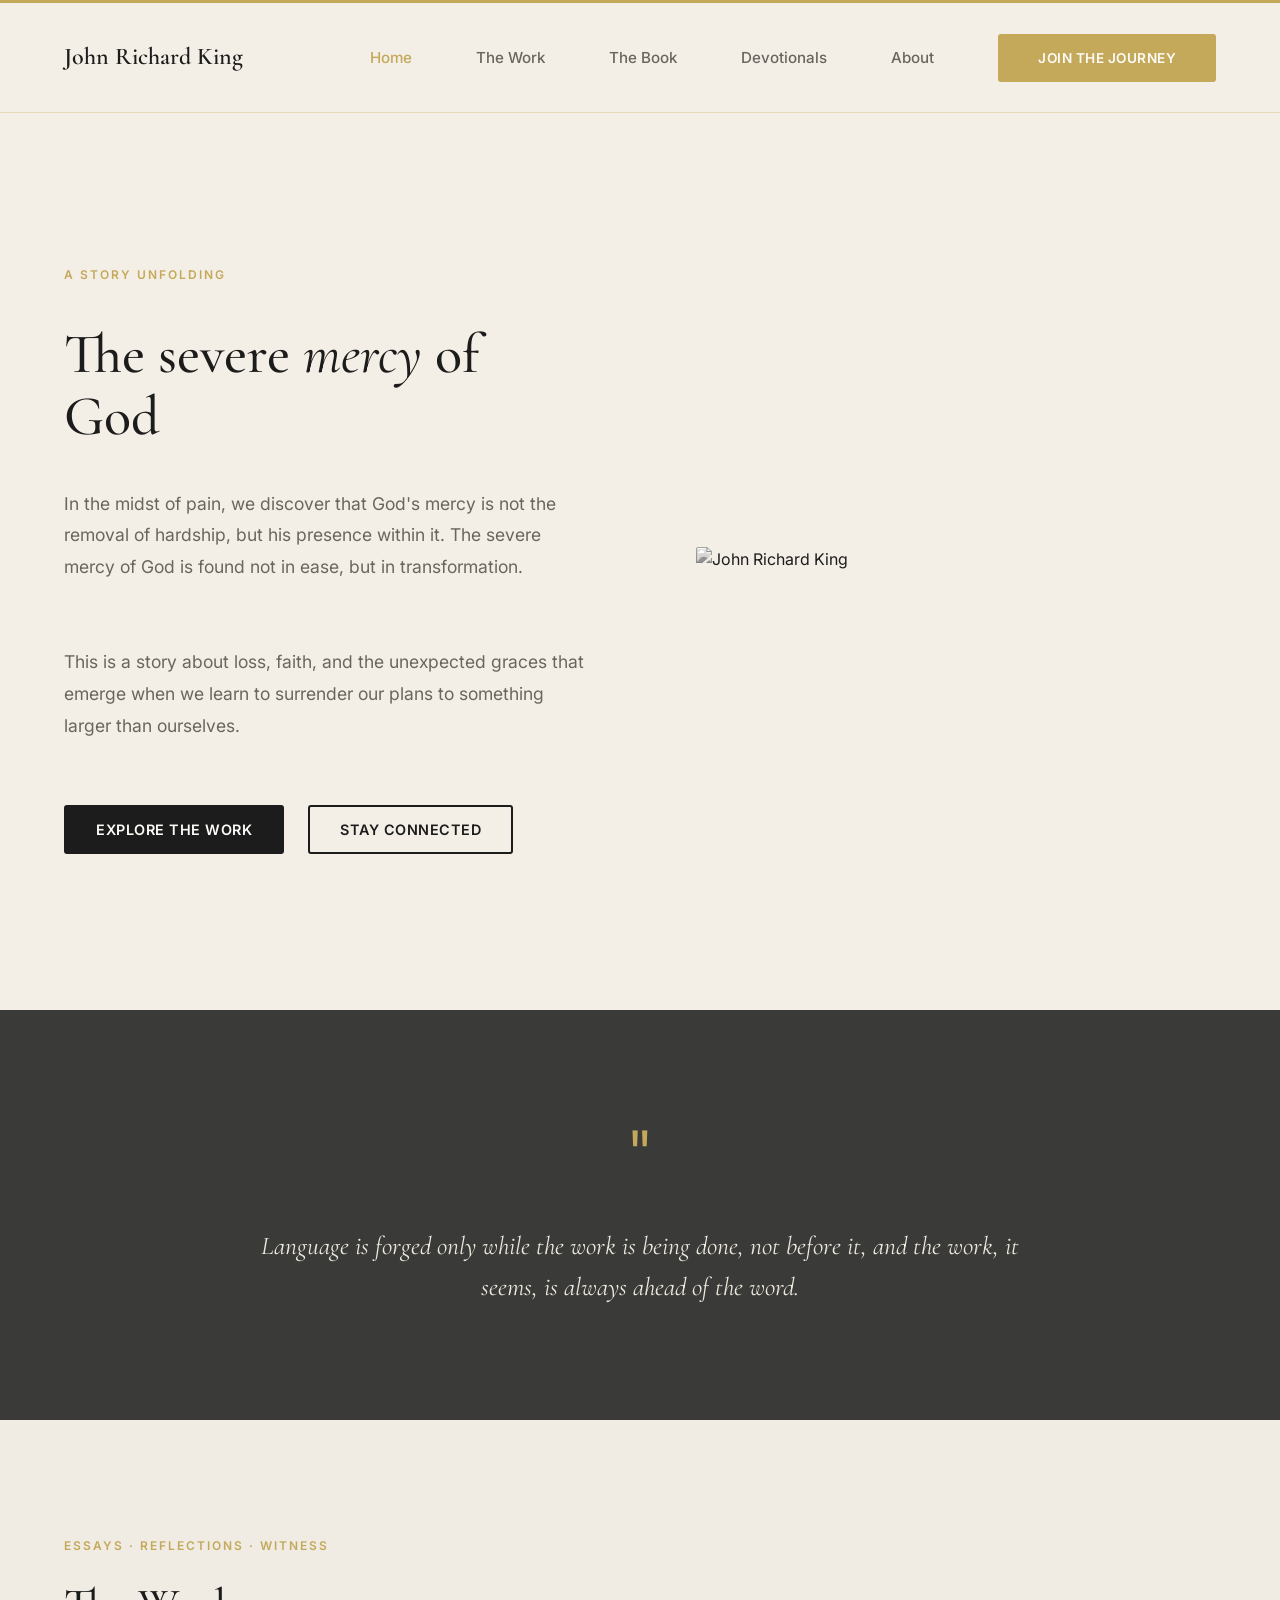
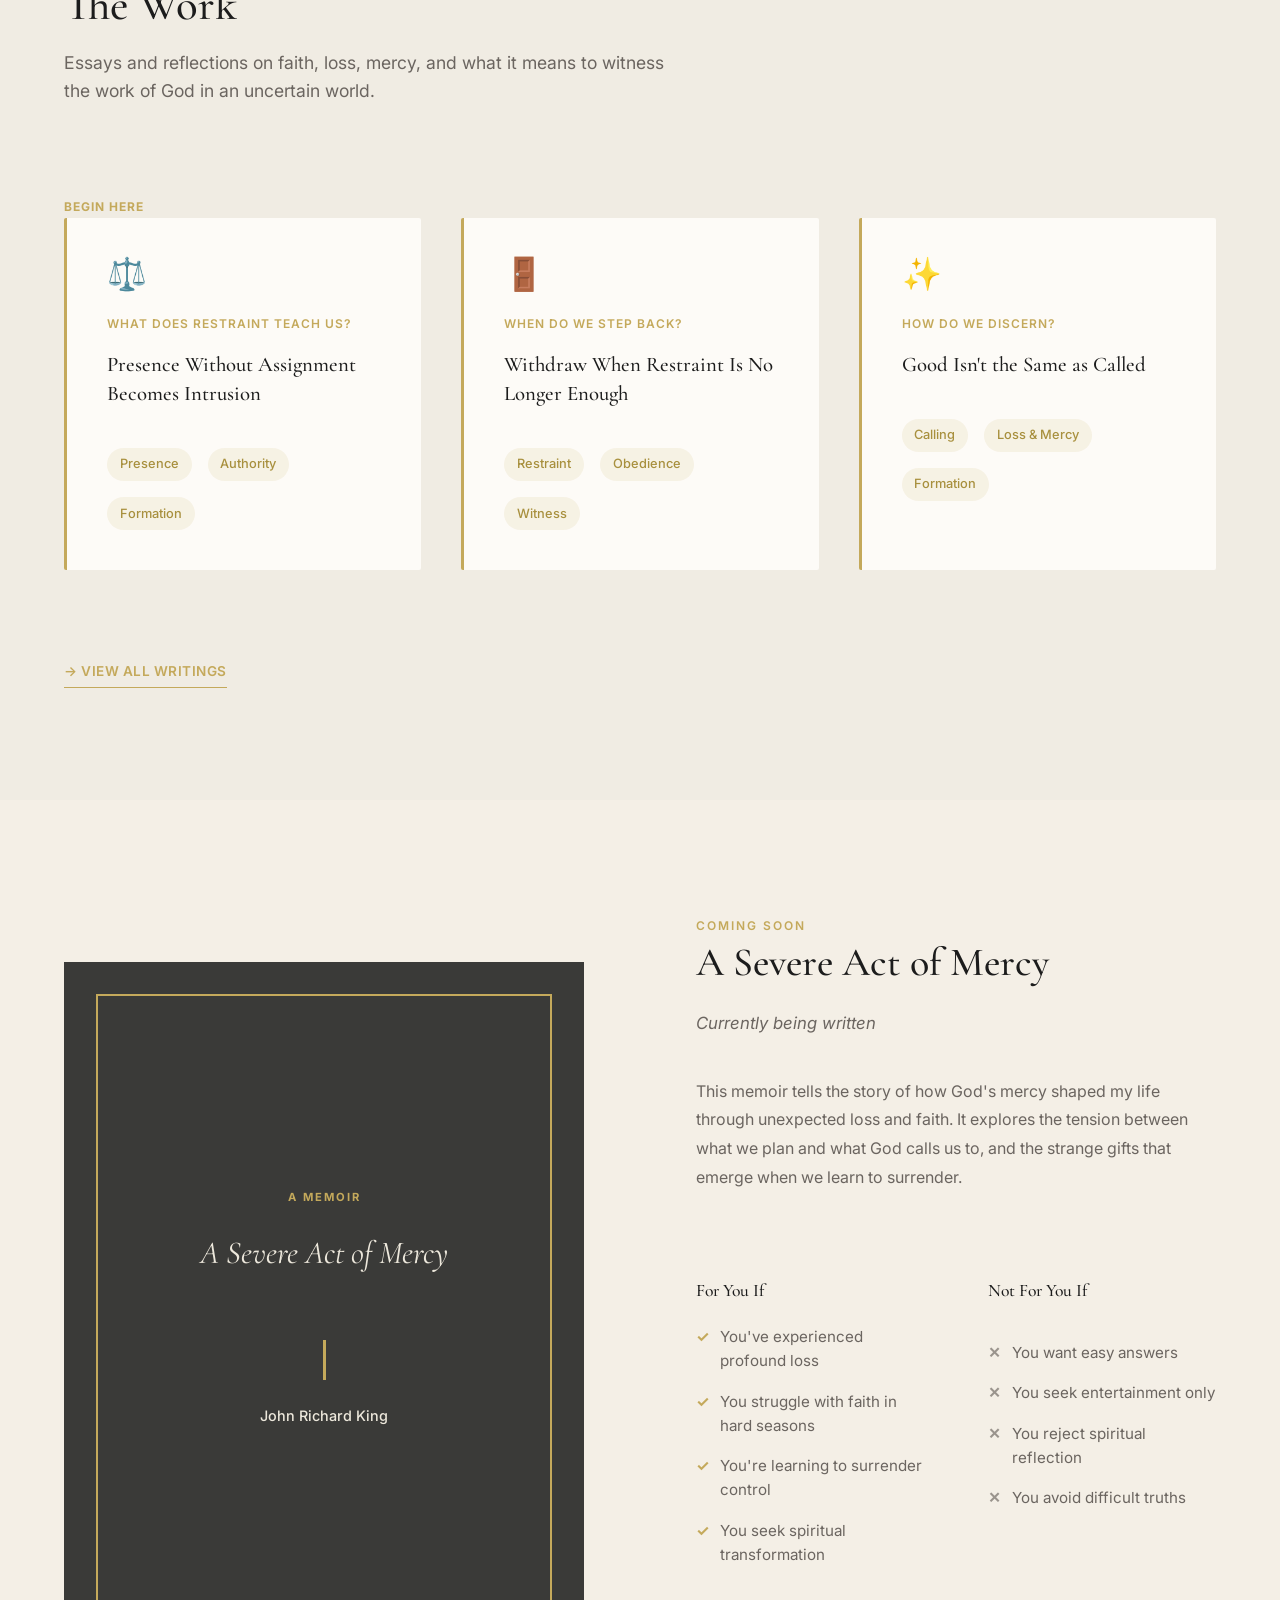
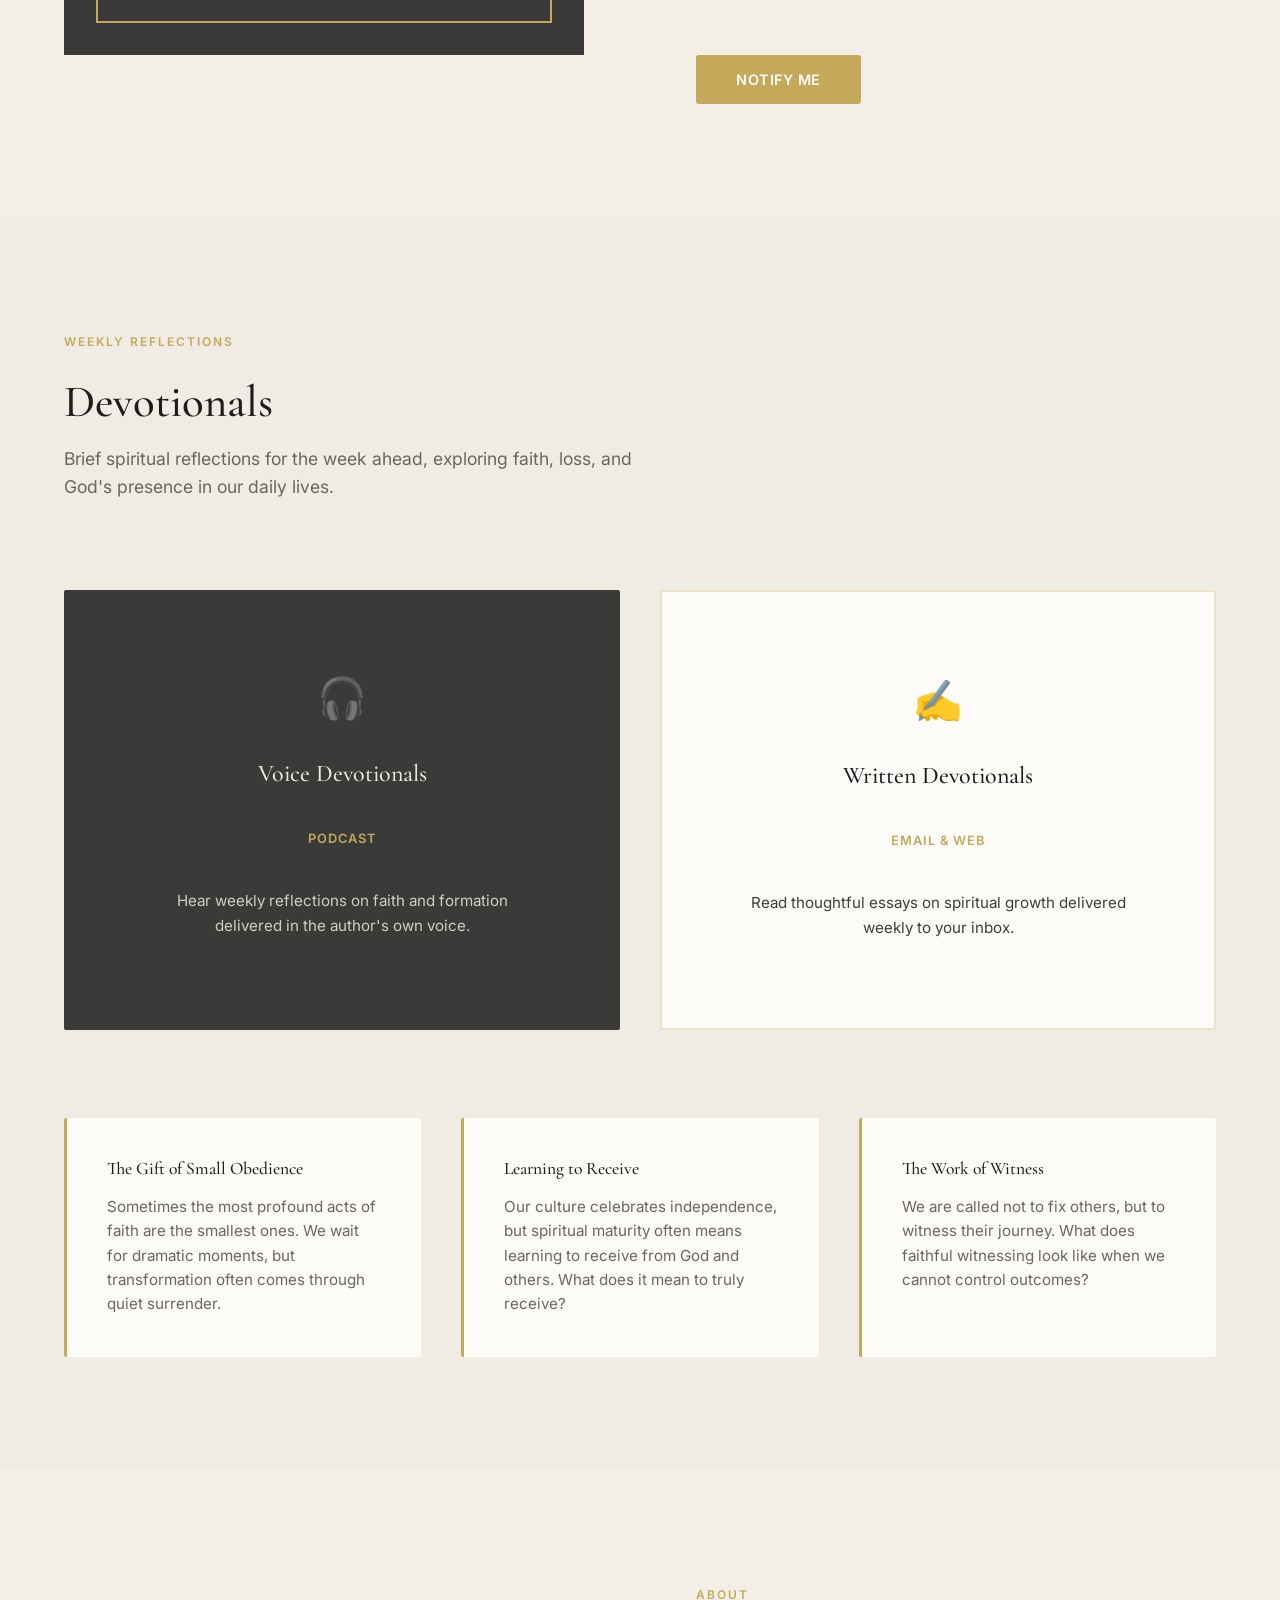
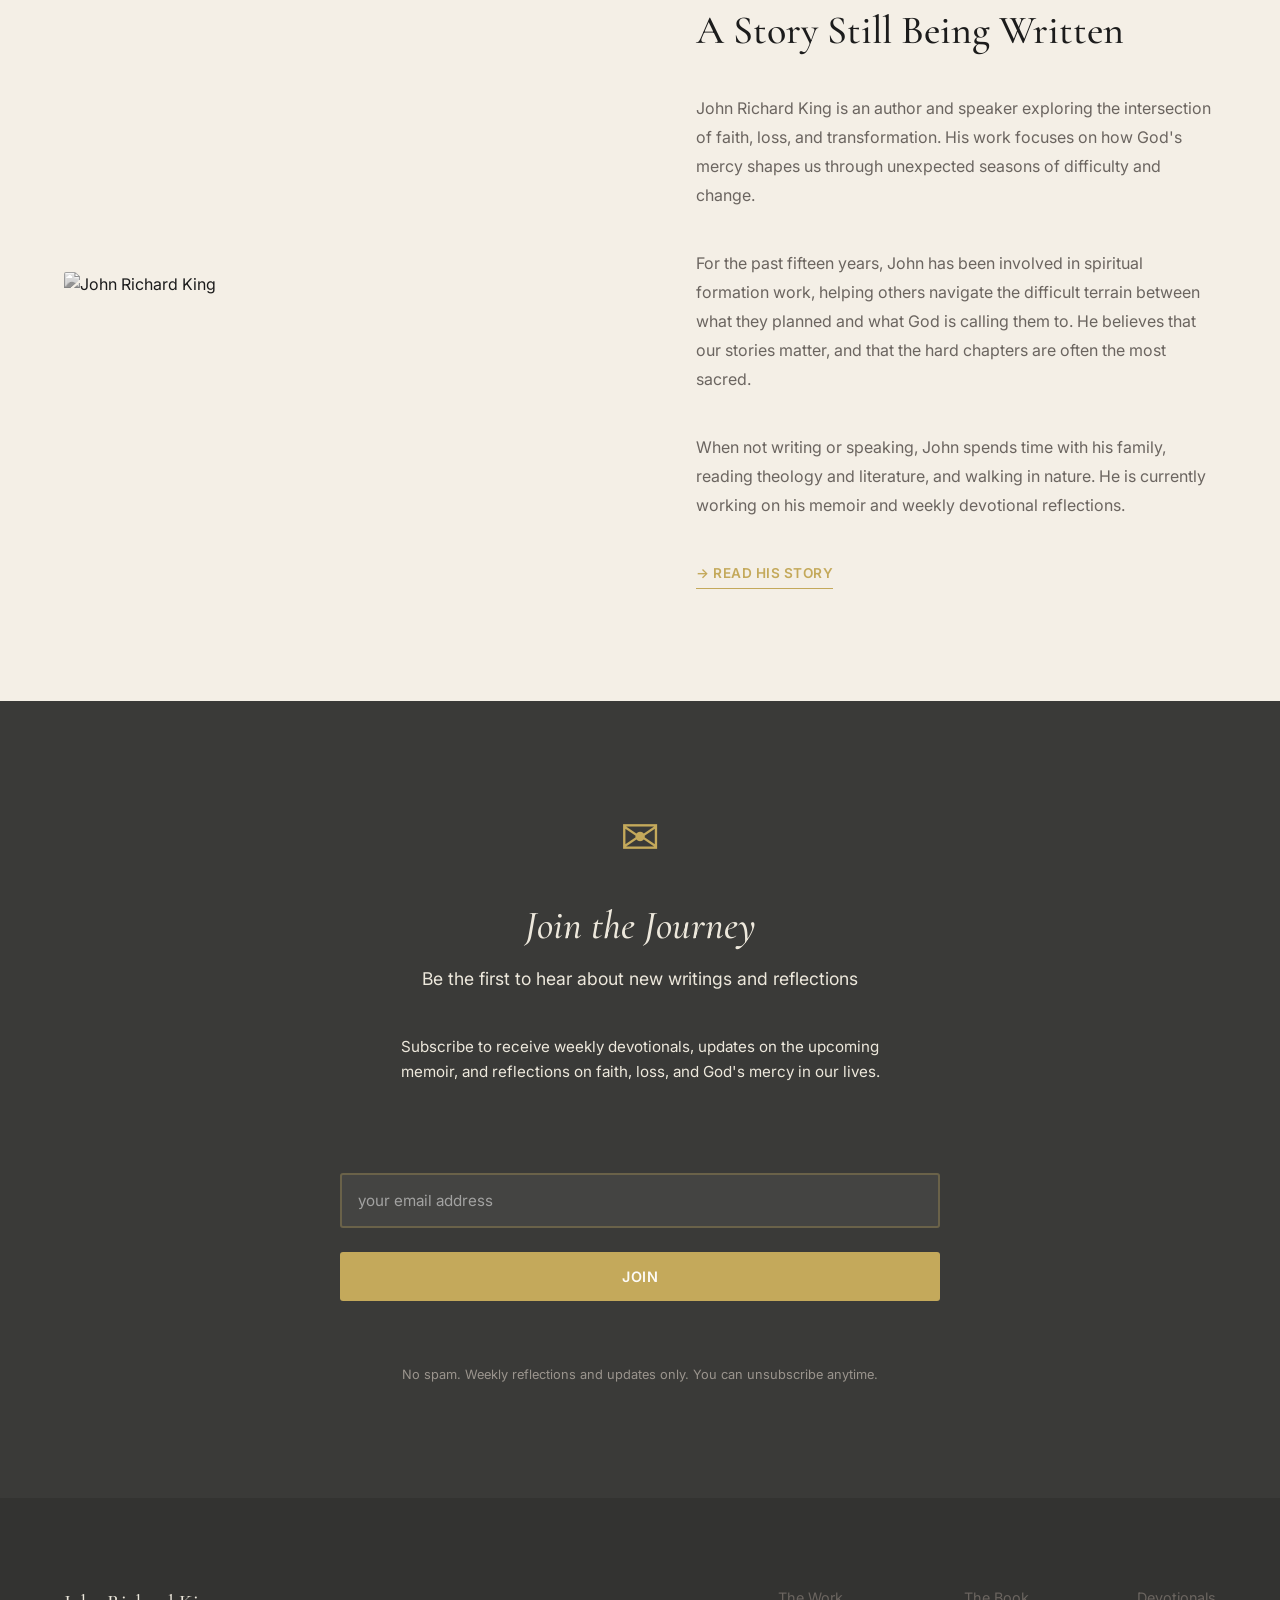
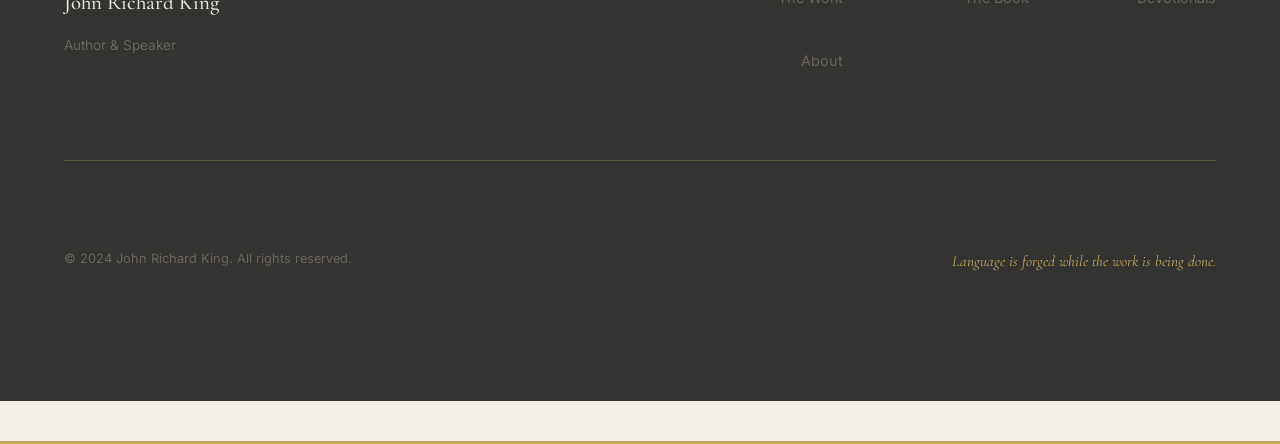
==== commit a3ad0f89: "Add files via upload" ====
--- a/index.html
+++ b/index.html
@@ -3,36 +3,27 @@
 <head>
   <meta charset="UTF-8">
   <meta name="viewport" content="width=device-width, initial-scale=1.0">
-  <title>The Foundry — by John Richard King</title>
-  <meta name="description" content="Where conviction meets craft. Essays, reflections, and hard-won clarity.">
-
-  <link rel="preconnect" href="https://fonts.googleapis.com">
-  <link rel="preconnect" href="https://fonts.gstatic.com" crossorigin>
-  <link href="https://fonts.googleapis.com/css2?family=Cormorant+Garamond:ital,wght@0,400;0,500;0,600;1,400;1,500&family=Inter:wght@300;400;450;500&display=swap" rel="stylesheet">
-
+  <title>John Richard King — Author & Speaker</title>
+  <link href="https://fonts.googleapis.com/css2?family=Cormorant+Garamond:ital@0;1&family=Inter:wght@300;400;450;500;600&display=swap" rel="stylesheet">
   <link rel="stylesheet" href="style.css">
-  <script src="main.js" defer></script>
 </head>
 <body>
-
-  <!-- Gold top rule -->
   <div class="gold-top-rule"></div>
 
-  <!-- Header -->
   <header class="site-header">
     <div class="site-header__inner">
-      <a href="index.html" class="site-header__brand">
-        <span class="site-header__title">The Foundry</span>
-        <span class="site-header__subtitle">by John Richard King</span>
-      </a>
-      <nav class="site-nav" id="site-nav">
-        <a href="work.html" class="site-nav__link">The Work</a>
-        <a href="book.html" class="site-nav__link">The Book</a>
-        <a href="devotionals.html" class="site-nav__link">Devotionals</a>
-        <a href="about.html" class="site-nav__link">About</a>
-        <a href="join.html" class="site-nav__cta">Join the Journey</a>
+      <div class="site-header__brand">
+        <h1 class="site-header__title">John Richard King</h1>
+      </div>
+      <nav class="site-nav">
+        <li><a href="#home" class="site-nav__link site-nav__link--active">Home</a></li>
+        <li><a href="#the-work" class="site-nav__link">The Work</a></li>
+        <li><a href="#the-book" class="site-nav__link">The Book</a></li>
+        <li><a href="#devotionals" class="site-nav__link">Devotionals</a></li>
+        <li><a href="#about" class="site-nav__link">About</a></li>
+        <li><a href="#join" class="site-nav__link site-nav__cta">JOIN THE JOURNEY</a></li>
       </nav>
-      <button class="nav-toggle" id="nav-toggle" aria-label="Toggle navigation">
+      <button class="nav-toggle" aria-label="Toggle navigation menu">
         <span class="nav-toggle__bar"></span>
         <span class="nav-toggle__bar"></span>
         <span class="nav-toggle__bar"></span>
@@ -40,47 +31,227 @@
     </div>
   </header>
 
-  <main>
-
-    <!-- Hero -->
-    <section class="hero">
-      <div class="hero__inner">
-        <div class="hero__photo-frame">
-          <!-- Replace src with actual JRK photo -->
-          <img
-            class="hero__photo"
-            src="https://images.unsplash.com/photo-1507003211169-0a1dd7228f2d?w=600&h=720&fit=crop&crop=face&auto=format&q=80"
-            alt="John Richard King"
-          >
-        </div>
-        <div class="hero__text">
-          <p class="hero__overline">A Story Unfolding</p>
-          <h1 class="hero__headline">Built by hand.<br>Led by heart.<br>Forged for purpose.</h1>
-          <p class="hero__body">Essays, reflections, and the slow work of building something that endures. This is where conviction meets craft.</p>
-          <div class="hero__actions">
-            <a href="work.html" class="btn-primary">Read The Work</a>
-            <a href="book.html" class="btn-secondary">About the Book</a>
-          </div>
-        </div>
-      </div>
-    </section>
-
-    <!-- Dark Banner -->
-    <section class="dark-banner">
-      <div class="dark-banner__inner">
-        <p class="dark-banner__quote">"The work is not the performance. The work is the daily act of showing up, staying honest, and building something worthy of the time it takes."</p>
-        <div class="dark-banner__rule"></div>
-        <p class="dark-banner__attr">John Richard King</p>
-      </div>
-    </section>
-
-  </main>
-
-  <!-- Footer -->
+  <section class="hero" id="home">
+    <div class="hero__inner">
+      <div class="hero__text">
+        <span class="hero__overline">A STORY UNFOLDING</span>
+        <h1 class="hero__headline">The severe <em>mercy</em> of God</h1>
+        <p class="hero__body">
+          In the midst of pain, we discover that God's mercy is not the removal of hardship, but his presence within it. The severe mercy of God is found not in ease, but in transformation.
+        </p>
+        <p class="hero__body">
+          This is a story about loss, faith, and the unexpected graces that emerge when we learn to surrender our plans to something larger than ourselves.
+        </p>
+        <div class="hero__actions">
+          <button class="btn-primary" onclick="document.getElementById('the-work').scrollIntoView({behavior: 'smooth'})">EXPLORE THE WORK</button>
+          <button class="btn-secondary" onclick="document.getElementById('join').scrollIntoView({behavior: 'smooth'})">STAY CONNECTED</button>
+        </div>
+      </div>
+      <div class="hero__photo-wrap">
+        <img src="https://images.unsplash.com/photo-1507003211169-0a1dd7228f2d?w=600&h=800&fit=crop" alt="John Richard King" class="hero__photo">
+      </div>
+    </div>
+  </section>
+
+  <section class="dark-banner">
+    <div class="dark-banner__inner">
+      <div class="dark-banner__icon">"</div>
+      <p class="dark-banner__quote">Language is forged only while the work is being done, not before it, and the work, it seems, is always ahead of the word.</p>
+    </div>
+  </section>
+
+  <section class="work-section" id="the-work">
+    <div class="work-section__inner">
+      <span class="section-overline">ESSAYS · REFLECTIONS · WITNESS</span>
+      <h2 class="section-title">The Work</h2>
+      <p class="section-subtitle">Essays and reflections on faith, loss, mercy, and what it means to witness the work of God in an uncertain world.</p>
+      <span class="section-label">BEGIN HERE</span>
+
+      <div class="work-grid">
+        <div class="work-card">
+          <div class="work-card__icon">⚖️</div>
+          <div class="work-card__question">What does restraint teach us?</div>
+          <h3 class="work-card__title">Presence Without Assignment Becomes Intrusion</h3>
+          <div class="tags-row">
+            <span class="tag">Presence</span>
+            <span class="tag">Authority</span>
+            <span class="tag">Formation</span>
+          </div>
+        </div>
+        <div class="work-card">
+          <div class="work-card__icon">🚪</div>
+          <div class="work-card__question">When do we step back?</div>
+          <h3 class="work-card__title">Withdraw When Restraint Is No Longer Enough</h3>
+          <div class="tags-row">
+            <span class="tag">Restraint</span>
+            <span class="tag">Obedience</span>
+            <span class="tag">Witness</span>
+          </div>
+        </div>
+        <div class="work-card">
+          <div class="work-card__icon">✨</div>
+          <div class="work-card__question">How do we discern?</div>
+          <h3 class="work-card__title">Good Isn't the Same as Called</h3>
+          <div class="tags-row">
+            <span class="tag">Calling</span>
+            <span class="tag">Loss & Mercy</span>
+            <span class="tag">Formation</span>
+          </div>
+        </div>
+      </div>
+
+      <a href="work.html" class="view-all-link">→ VIEW ALL WRITINGS</a>
+    </div>
+  </section>
+
+  <section class="book-section" id="the-book">
+    <div class="book-section__inner">
+      <div class="book-cover">
+        <div class="book-cover__label">A MEMOIR</div>
+        <div class="book-cover__title">A Severe Act of Mercy</div>
+        <div class="book-cover__rule"></div>
+        <div class="book-cover__author">John Richard King</div>
+      </div>
+      <div>
+        <span class="book-text__overline">COMING SOON</span>
+        <h2 class="book-text__title">A Severe Act of Mercy</h2>
+        <p class="book-text__status">Currently being written</p>
+        <p class="book-text__body">
+          This memoir tells the story of how God's mercy shaped my life through unexpected loss and faith. It explores the tension between what we plan and what God calls us to, and the strange gifts that emerge when we learn to surrender.
+        </p>
+
+        <div class="book-fit">
+          <div class="book-fit__col">
+            <h4>For You If</h4>
+            <ul class="book-fit__list">
+              <li>You've experienced profound loss</li>
+              <li>You struggle with faith in hard seasons</li>
+              <li>You're learning to surrender control</li>
+              <li>You seek spiritual transformation</li>
+            </ul>
+          </div>
+          <div class="book-fit__col book-fit__col--not">
+            <h4>Not For You If</h4>
+            <ul class="book-fit__list">
+              <li>You want easy answers</li>
+              <li>You seek entertainment only</li>
+              <li>You reject spiritual reflection</li>
+              <li>You avoid difficult truths</li>
+            </ul>
+          </div>
+        </div>
+
+        <button class="btn-gold">NOTIFY ME</button>
+      </div>
+    </div>
+  </section>
+
+  <section class="devotionals-section" id="devotionals">
+    <div class="devotionals-section__inner">
+      <span class="section-overline">WEEKLY REFLECTIONS</span>
+      <h2 class="section-title">Devotionals</h2>
+      <p class="section-subtitle">Brief spiritual reflections for the week ahead, exploring faith, loss, and God's presence in our daily lives.</p>
+
+      <div class="devos-cards">
+        <div class="devo-card devo-card--voice">
+          <div class="devo-card__icon">🎧</div>
+          <h3 class="devo-card__title">Voice Devotionals</h3>
+          <p class="devo-card__platform">Podcast</p>
+          <p class="devo-card__body">Hear weekly reflections on faith and formation delivered in the author's own voice.</p>
+        </div>
+        <div class="devo-card devo-card--written">
+          <div class="devo-card__icon">✍️</div>
+          <h3 class="devo-card__title">Written Devotionals</h3>
+          <p class="devo-card__platform">Email & Web</p>
+          <p class="devo-card__body">Read thoughtful essays on spiritual growth delivered weekly to your inbox.</p>
+        </div>
+      </div>
+
+      <div class="devo-previews">
+        <div class="devo-preview">
+          <h4 class="devo-preview__title">The Gift of Small Obedience</h4>
+          <p class="devo-preview__excerpt">Sometimes the most profound acts of faith are the smallest ones. We wait for dramatic moments, but transformation often comes through quiet surrender.</p>
+        </div>
+        <div class="devo-preview">
+          <h4 class="devo-preview__title">Learning to Receive</h4>
+          <p class="devo-preview__excerpt">Our culture celebrates independence, but spiritual maturity often means learning to receive from God and others. What does it mean to truly receive?</p>
+        </div>
+        <div class="devo-preview">
+          <h4 class="devo-preview__title">The Work of Witness</h4>
+          <p class="devo-preview__excerpt">We are called not to fix others, but to witness their journey. What does faithful witnessing look like when we cannot control outcomes?</p>
+        </div>
+      </div>
+    </div>
+  </section>
+
+  <section class="about-section" id="about">
+    <div class="about-section__inner">
+      <div class="about-photo">
+        <img src="https://images.unsplash.com/photo-1507003211169-0a1dd7228f2d?w=600&h=600&fit=crop" alt="John Richard King">
+      </div>
+      <div class="about-text">
+        <span class="about-text__overline">ABOUT</span>
+        <h2 class="about-text__title">A Story Still Being Written</h2>
+        <p>
+          John Richard King is an author and speaker exploring the intersection of faith, loss, and transformation. His work focuses on how God's mercy shapes us through unexpected seasons of difficulty and change.
+        </p>
+        <p>
+          For the past fifteen years, John has been involved in spiritual formation work, helping others navigate the difficult terrain between what they planned and what God is calling them to. He believes that our stories matter, and that the hard chapters are often the most sacred.
+        </p>
+        <p>
+          When not writing or speaking, John spends time with his family, reading theology and literature, and walking in nature. He is currently working on his memoir and weekly devotional reflections.
+        </p>
+        <a href="about.html" class="follow-link">→ READ HIS STORY</a>
+      </div>
+    </div>
+  </section>
+
+  <section class="join-section" id="join">
+    <div class="join-section__inner">
+      <div class="join__icon">✉</div>
+      <h2 class="join__title">Join the Journey</h2>
+      <p class="join__subtitle">Be the first to hear about new writings and reflections</p>
+      <p class="join__body">
+        Subscribe to receive weekly devotionals, updates on the upcoming memoir, and reflections on faith, loss, and God's mercy in our lives.
+      </p>
+      <form class="join-form" onsubmit="handleJoinSubmit(event)">
+        <input type="email" class="join-form__input" placeholder="your email address" required>
+        <button type="submit" class="join-form__btn">JOIN</button>
+      </form>
+      <p class="join__fine-print">No spam. Weekly reflections and updates only. You can unsubscribe anytime.</p>
+    </div>
+  </section>
+
   <footer class="site-footer">
-    <div class="container">
-      <p class="site-footer__text">Built by hand. Led by heart. Forged for purpose.</p>
+    <div class="site-footer__inner">
+      <div class="footer-top">
+        <div class="footer-brand">
+          <div class="footer-brand__name">John Richard King</div>
+          <div class="footer-brand__role">Author & Speaker</div>
+        </div>
+        <nav class="footer-nav">
+          <a href="#the-work">The Work</a>
+          <a href="#the-book">The Book</a>
+          <a href="#devotionals">Devotionals</a>
+          <a href="#about">About</a>
+        </nav>
+      </div>
+      <div class="footer-bottom">
+        <div class="footer-bottom__copy">© 2024 John Richard King. All rights reserved.</div>
+        <div class="footer-bottom__motto">Language is forged while the work is being done.</div>
+      </div>
     </div>
   </footer>
+
+  <div class="footer-gold-rule"></div>
+
+  <script>
+    function handleJoinSubmit(e) {
+      e.preventDefault();
+      alert('Thank you for subscribing! Check your email to confirm.');
+      e.target.reset();
+    }
+  </script>
+  <script src="main.js" defer></script>
 </body>
 </html>
--- a/style.css
+++ b/style.css
@@ -1,706 +1,1363 @@
-/* ============================================================
-   johnrichardking.com — V3
-   A study, a desk, a book left open, a conversation begun.
-   ============================================================ */
-
-*, *::before, *::after {
+/* Color Variables */
+:root {
+  --parchment: #F4EFE6;
+  --cream: #EDE8DC;
+  --cream-light: #F0ECE3;
+  --white: #FDFBF7;
+  --ink: #1C1C1C;
+  --ink-soft: #333;
+  --ink-muted: #6B6560;
+  --ink-faint: #9A948D;
+  --gold: #C4A95B;
+  --gold-dark: #A8903E;
+  --gold-muted: #9E8A5E;
+  --gold-faint: rgba(196, 169, 91, 0.12);
+  --gold-hairline: rgba(196, 169, 91, 0.3);
+  --dark: #3A3A38;
+  --dark-deep: #2E2E2C;
+  --dark-footer: #333331;
+  --serif: 'Cormorant Garamond', 'Georgia', serif;
+  --sans: 'Inter', 'Helvetica Neue', sans-serif;
+  --xs: 0.5rem;
+  --sm: 1rem;
+  --md: 1.5rem;
+  --lg: 2.5rem;
+  --xl: 4rem;
+  --2xl: 5.5rem;
+  --3xl: 7rem;
+}
+
+/* Reset & Base Styles */
+* {
   margin: 0;
   padding: 0;
   box-sizing: border-box;
 }
 
-:root {
-  /* Palette */
-  --parchment:       #F4EFE6;
-  --parchment-warm:  #EDE8DC;
-  --ink:             #1C1C1C;
-  --ink-soft:        #333333;
-  --ink-muted:       #6B6560;
-  --ink-faint:       #9A948D;
-  --gold:            #9E8A5E;
-  --gold-dark:       #7D6C45;
-  --gold-light:      #B8A67A;
-  --gold-faint:      rgba(158, 138, 94, 0.12);
-  --gold-hairline:   rgba(158, 138, 94, 0.3);
-  --cream:           #FDFBF7;
-  --dark:            #1C1C1A;
-  --dark-soft:       #2A2A27;
-  --shadow-xs:       rgba(28, 28, 26, 0.04);
-  --shadow-sm:       rgba(28, 28, 26, 0.08);
-  --shadow-md:       rgba(28, 28, 26, 0.14);
-
-  /* Typography */
-  --serif:           'Cormorant Garamond', 'Georgia', serif;
-  --sans:            'Inter', 'Helvetica Neue', sans-serif;
-  --base-size:       17px;
-  --reading-measure: 700px;
-
-  /* Spacing */
-  --xs:  0.5rem;
-  --sm:  1rem;
-  --md:  1.5rem;
-  --lg:  2.5rem;
-  --xl:  4rem;
-  --2xl: 6rem;
-  --3xl: 8rem;
-
-  /* Motion */
-  --ease:        cubic-bezier(0.25, 0.1, 0.25, 1);
-  --t-fast:      0.2s var(--ease);
-  --t-med:       0.35s var(--ease);
-}
-
-
-/* --- Base --- */
 html {
-  font-size: var(--base-size);
-  -webkit-font-smoothing: antialiased;
-  -moz-osx-font-smoothing: grayscale;
   scroll-behavior: smooth;
+}
+
+@media (prefers-reduced-motion: reduce) {
+  html {
+    scroll-behavior: auto;
+  }
 }
 
 body {
   font-family: var(--sans);
+  font-size: 16px;
+  line-height: 1.6;
   color: var(--ink);
   background-color: var(--parchment);
-  line-height: 1.72;
-  overflow-x: hidden;
-}
-
-h1, h2, h3, h4 {
-  font-family: var(--serif);
-  font-weight: 500;
+  opacity: 0;
+  transition: opacity 0.6s ease-out;
+}
+
+body.loaded {
+  opacity: 1;
+}
+
+@media (prefers-reduced-motion: reduce) {
+  body {
+    transition: none;
+  }
+}
+
+h1, h2, h3, h4, h5, h6 {
+  font-family: var(--serif);
   line-height: 1.2;
-  color: var(--ink);
-}
-
-p {
-  max-width: var(--reading-measure);
-  color: var(--ink-soft);
-  margin-bottom: var(--md);
+  font-weight: 500;
 }
 
 a {
+  color: var(--gold);
+  text-decoration: none;
+  transition: color 0.3s ease;
+}
+
+a:hover {
   color: var(--gold-dark);
-  text-decoration: none;
-  transition: color var(--t-fast);
-}
-a:hover { color: var(--gold); }
-
-::selection {
-  background: var(--gold-faint);
-  color: var(--ink);
+}
+
+button {
+  font-family: var(--sans);
+  border: none;
+  cursor: pointer;
+  transition: all 0.3s ease;
 }
 
 img {
+  display: block;
   max-width: 100%;
-  display: block;
-}
-
-
-/* --- Layout --- */
-.container {
-  max-width: 1120px;
-  margin: 0 auto;
-  padding: 0 var(--lg);
-}
-
-.container--narrow {
-  max-width: var(--reading-measure);
-  margin: 0 auto;
-  padding: 0 var(--lg);
-}
-
-
-/* ============================================================
-   GOLD TOP RULE
-   ============================================================ */
+  height: auto;
+}
+
+/* Gold Top Rule */
 .gold-top-rule {
-  height: 2px;
-  background: linear-gradient(90deg,
-    transparent 0%,
-    var(--gold) 15%,
-    var(--gold) 85%,
-    transparent 100%
-  );
-}
-
-
-/* ============================================================
-   NAVIGATION — Editorial, not app-style
-   ============================================================ */
+  height: 3px;
+  background-color: var(--gold);
+  position: fixed;
+  top: 0;
+  left: 0;
+  right: 0;
+  z-index: 1000;
+}
+
+/* Header */
 .site-header {
   position: sticky;
-  top: 0;
-  z-index: 100;
+  top: 3px;
   background-color: rgba(244, 239, 230, 0.95);
   backdrop-filter: blur(10px);
-  -webkit-backdrop-filter: blur(10px);
+  z-index: 999;
+  border-bottom: 1px solid var(--gold-hairline);
+  transition: box-shadow 0.3s ease;
+}
+
+.site-header.scrolled {
+  box-shadow: 0 4px 12px rgba(0, 0, 0, 0.08);
 }
 
 .site-header__inner {
   display: flex;
+  justify-content: space-between;
   align-items: center;
-  justify-content: space-between;
-  height: 68px;
-  max-width: 1120px;
+  max-width: 1400px;
   margin: 0 auto;
-  padding: 0 var(--lg);
+  padding: var(--lg) var(--xl);
+  gap: var(--lg);
 }
 
 .site-header__brand {
   display: flex;
-  flex-direction: column;
-  text-decoration: none;
-}
-
-.site-header__brand:hover { color: var(--ink); }
+  align-items: center;
+  gap: var(--sm);
+}
 
 .site-header__title {
-  font-family: var(--serif);
-  font-size: 1.25rem;
+  font-size: 1.5rem;
   font-weight: 600;
   color: var(--ink);
-  letter-spacing: 0.01em;
-  line-height: 1.2;
-}
-
-.site-header__subtitle {
-  font-family: var(--sans);
-  font-size: 0.68rem;
+  font-family: var(--serif);
+}
+
+.site-nav {
+  display: flex;
+  align-items: center;
+  gap: var(--xl);
+  list-style: none;
+  flex: 1;
+  justify-content: flex-end;
+}
+
+.site-nav__link {
+  font-size: 0.95rem;
   color: var(--ink-muted);
-  letter-spacing: 0.1em;
-  text-transform: uppercase;
-  line-height: 1.1;
-  margin-top: 1px;
-}
-
-.site-nav {
-  display: flex;
-  align-items: center;
-  gap: var(--md);
-}
-
-.site-nav__link {
-  font-family: var(--sans);
-  font-size: 0.82rem;
-  font-weight: 450;
-  color: var(--ink);
-  letter-spacing: 0.015em;
-  text-decoration: none;
-  padding: 0.3rem 0;
+  font-weight: 500;
   position: relative;
-  transition: color var(--t-fast);
-}
-
-.site-nav__link::after {
-  content: '';
-  position: absolute;
-  bottom: 0;
-  left: 0;
-  width: 0;
-  height: 1px;
-  background: var(--gold);
-  transition: width var(--t-med);
-}
-
-.site-nav__link:hover::after,
-.site-nav__link--active::after {
-  width: 100%;
-}
-
-/* Join — gold accent */
+  transition: color 0.3s ease;
+}
+
+.site-nav__link:hover,
+.site-nav__link--active {
+  color: var(--gold);
+}
+
 .site-nav__cta {
-  font-family: var(--sans);
-  font-size: 0.82rem;
-  font-weight: 500;
-  color: var(--gold-dark);
-  letter-spacing: 0.015em;
-  text-decoration: none;
-  padding: 0.4rem 1rem;
-  border: 1px solid var(--gold-hairline);
-  border-radius: 2px;
-  transition: all var(--t-fast);
+  background-color: var(--gold);
+  color: var(--white) !important;
+  padding: var(--sm) var(--lg);
+  border-radius: 3px;
+  font-weight: 600;
+  font-size: 0.85rem;
+  text-transform: uppercase;
+  letter-spacing: 0.5px;
+  transition: background-color 0.3s ease;
 }
 
 .site-nav__cta:hover {
-  border-color: var(--gold);
-  background: var(--gold-faint);
-  color: var(--gold);
-}
-
-/* Mobile toggle */
+  background-color: var(--gold-dark);
+  color: var(--white) !important;
+}
+
 .nav-toggle {
   display: none;
-  background: none;
-  border: none;
-  cursor: pointer;
-  padding: 0.5rem;
+  background: transparent;
+  padding: var(--sm);
   flex-direction: column;
   gap: 5px;
+  cursor: pointer;
+  z-index: 1001;
 }
 
 .nav-toggle__bar {
-  display: block;
-  width: 22px;
-  height: 1.5px;
-  background: var(--ink);
-  transition: all var(--t-fast);
+  width: 24px;
+  height: 2px;
+  background-color: var(--ink);
+  transition: all 0.3s ease;
   transform-origin: center;
 }
 
 .nav-toggle.active .nav-toggle__bar:nth-child(1) {
-  transform: translateY(6.5px) rotate(45deg);
-}
-.nav-toggle.active .nav-toggle__bar:nth-child(2) { opacity: 0; }
+  transform: rotate(45deg) translateY(10px);
+}
+
+.nav-toggle.active .nav-toggle__bar:nth-child(2) {
+  opacity: 0;
+}
+
 .nav-toggle.active .nav-toggle__bar:nth-child(3) {
-  transform: translateY(-6.5px) rotate(-45deg);
-}
-
-
-/* ============================================================
-   HOMEPAGE HERO
-   Photo left, text right (or stacked on mobile)
-   ============================================================ */
+  transform: rotate(-45deg) translateY(-10px);
+}
+
+/* Hero Section */
 .hero {
-  padding: var(--3xl) 0 var(--2xl);
+  padding: var(--3xl) var(--xl);
+  background-color: var(--parchment);
+  display: flex;
+  align-items: center;
+  min-height: 100vh;
 }
 
 .hero__inner {
+  max-width: 1400px;
+  margin: 0 auto;
+  width: 100%;
   display: grid;
-  grid-template-columns: 1fr 1.2fr;
-  gap: var(--2xl);
+  grid-template-columns: 1fr 1fr;
+  gap: var(--3xl);
   align-items: center;
-  max-width: 1120px;
-  margin: 0 auto;
-  padding: 0 var(--lg);
-}
-
-.hero__photo-frame {
+}
+
+.hero__text {
+  display: flex;
+  flex-direction: column;
+  gap: var(--lg);
+}
+
+.hero__overline {
+  font-size: 0.75rem;
+  font-weight: 600;
+  color: var(--gold);
+  text-transform: uppercase;
+  letter-spacing: 2px;
+}
+
+.hero__headline {
+  font-size: 3.5rem;
+  font-family: var(--serif);
+  line-height: 1.1;
+  color: var(--ink);
+  font-weight: 500;
+}
+
+.hero__headline em {
+  font-style: italic;
+  font-weight: 400;
+}
+
+.hero__body {
+  font-size: 1.1rem;
+  line-height: 1.8;
+  color: var(--ink-muted);
+}
+
+.hero__body + .hero__body {
+  margin-top: var(--md);
+}
+
+.hero__actions {
+  display: flex;
+  gap: var(--md);
+  margin-top: var(--md);
+}
+
+.hero__photo-wrap {
   position: relative;
+  overflow: hidden;
+  border-radius: 2px;
 }
 
 .hero__photo {
   width: 100%;
-  max-width: 420px;
-  border-radius: 2px;
-  box-shadow:
-    0 2px 8px var(--shadow-sm),
-    0 8px 32px var(--shadow-xs);
-}
-
-.hero__photo-frame::after {
-  content: '';
-  position: absolute;
-  bottom: -8px;
-  left: 8px;
-  right: -8px;
-  top: 8px;
-  border: 1px solid var(--gold-hairline);
-  border-radius: 2px;
-  z-index: -1;
-}
-
-.hero__text {
-  max-width: 520px;
-}
-
-.hero__overline {
-  font-family: var(--sans);
-  font-size: 0.72rem;
-  font-weight: 500;
-  text-transform: uppercase;
-  letter-spacing: 0.14em;
-  color: var(--gold-dark);
-  margin-bottom: var(--sm);
-}
-
-.hero__headline {
-  font-family: var(--serif);
-  font-size: clamp(2.2rem, 4.5vw, 3.4rem);
-  font-weight: 500;
-  letter-spacing: -0.01em;
-  line-height: 1.15;
+  height: auto;
+  display: block;
+  filter: grayscale(100%);
+  transition: filter 0.6s ease;
+}
+
+.hero__photo-wrap:hover .hero__photo {
+  filter: grayscale(0%);
+}
+
+/* Buttons */
+.btn-primary {
+  background-color: var(--ink);
+  color: var(--white);
+  padding: 1rem 2rem;
+  border-radius: 3px;
+  font-weight: 600;
+  font-size: 0.9rem;
+  text-transform: uppercase;
+  letter-spacing: 0.5px;
+  transition: background-color 0.3s ease;
+}
+
+.btn-primary:hover {
+  background-color: var(--dark);
+}
+
+.btn-secondary {
+  background-color: transparent;
   color: var(--ink);
-  margin-bottom: var(--md);
-}
-
-.hero__body {
-  font-size: 1rem;
-  line-height: 1.75;
-  color: var(--ink-soft);
-  margin-bottom: var(--lg);
-}
-
-.hero__actions {
-  display: flex;
-  align-items: center;
-  gap: var(--md);
-  flex-wrap: wrap;
-}
-
-.btn-primary {
-  display: inline-block;
-  font-family: var(--sans);
-  font-size: 0.88rem;
-  font-weight: 500;
-  color: var(--cream);
-  background: var(--ink);
-  padding: 0.7rem 1.6rem;
-  border-radius: 2px;
-  letter-spacing: 0.02em;
-  text-decoration: none;
-  transition: all var(--t-fast);
-}
-
-.btn-primary:hover {
-  background: var(--dark-soft);
-  color: var(--cream);
-}
-
-.btn-secondary {
-  display: inline-block;
-  font-family: var(--sans);
-  font-size: 0.85rem;
-  font-weight: 450;
-  color: var(--gold-dark);
-  letter-spacing: 0.02em;
-  text-decoration: none;
-  padding: 0.3rem 0;
-  border-bottom: 1px solid var(--gold-hairline);
-  transition: all var(--t-fast);
+  border: 2px solid var(--ink);
+  padding: calc(1rem - 2px) calc(2rem - 2px);
+  border-radius: 3px;
+  font-weight: 600;
+  font-size: 0.9rem;
+  text-transform: uppercase;
+  letter-spacing: 0.5px;
+  transition: all 0.3s ease;
 }
 
 .btn-secondary:hover {
-  color: var(--gold);
-  border-color: var(--gold);
-}
-
-
-/* ============================================================
-   DARK BANNER — Horizontal quote section
-   ============================================================ */
+  background-color: var(--ink);
+  color: var(--white);
+}
+
+.btn-gold {
+  background-color: var(--gold);
+  color: var(--white);
+  padding: 1rem 2.5rem;
+  border-radius: 3px;
+  font-weight: 600;
+  font-size: 0.9rem;
+  text-transform: uppercase;
+  letter-spacing: 0.5px;
+  transition: background-color 0.3s ease;
+}
+
+.btn-gold:hover {
+  background-color: var(--gold-dark);
+}
+
+/* Dark Banner */
 .dark-banner {
-  background: var(--dark);
-  padding: var(--2xl) 0;
+  background-color: var(--dark);
+  padding: var(--3xl) var(--xl);
+  text-align: center;
 }
 
 .dark-banner__inner {
   max-width: 800px;
   margin: 0 auto;
-  padding: 0 var(--lg);
+  display: flex;
+  flex-direction: column;
+  align-items: center;
+  gap: var(--lg);
+}
+
+.dark-banner__icon {
+  font-size: 4rem;
+  color: var(--gold);
+  line-height: 1;
+}
+
+.dark-banner__quote {
+  font-family: var(--serif);
+  font-size: 1.6rem;
+  font-style: italic;
+  color: var(--cream);
+  line-height: 1.6;
+}
+
+/* Work Section */
+.work-section {
+  background-color: var(--cream-light);
+  padding: var(--3xl) var(--xl);
+}
+
+.work-section__inner {
+  max-width: 1400px;
+  margin: 0 auto;
+}
+
+.section-overline {
+  font-size: 0.75rem;
+  font-weight: 600;
+  color: var(--gold);
+  text-transform: uppercase;
+  letter-spacing: 2px;
+  display: inline-block;
+  margin-bottom: var(--md);
+}
+
+.section-title {
+  font-size: 2.8rem;
+  font-family: var(--serif);
+  color: var(--ink);
+  margin-bottom: var(--sm);
+  font-weight: 500;
+}
+
+.section-subtitle {
+  font-size: 1.1rem;
+  color: var(--ink-muted);
+  margin-bottom: var(--2xl);
+  max-width: 600px;
+}
+
+.section-label {
+  font-size: 0.75rem;
+  font-weight: 700;
+  color: var(--gold);
+  text-transform: uppercase;
+  letter-spacing: 1px;
+  margin-bottom: var(--lg);
+}
+
+.work-grid {
+  display: grid;
+  grid-template-columns: repeat(3, 1fr);
+  gap: var(--lg);
+  margin-bottom: var(--2xl);
+}
+
+.work-card {
+  background-color: var(--white);
+  padding: var(--lg);
+  border-left: 3px solid var(--gold);
+  border-radius: 2px;
+  transition: all 0.3s ease;
+  cursor: pointer;
+  position: relative;
+  perspective: 800px;
+}
+
+.work-card:hover {
+  transform: translateY(-4px);
+  box-shadow: 0 12px 24px rgba(0, 0, 0, 0.1);
+}
+
+.work-card__icon {
+  font-size: 2rem;
+  color: var(--gold);
+  margin-bottom: var(--md);
+  line-height: 1;
+}
+
+.work-card__question {
+  font-size: 0.75rem;
+  font-weight: 600;
+  color: var(--gold);
+  text-transform: uppercase;
+  letter-spacing: 1px;
+  margin-bottom: var(--sm);
+}
+
+.work-card__title {
+  font-family: var(--serif);
+  font-size: 1.3rem;
+  color: var(--ink);
+  margin-bottom: var(--md);
+  line-height: 1.4;
+  font-weight: 500;
+}
+
+.tags-row {
+  display: flex;
+  flex-wrap: wrap;
+  gap: var(--sm);
+  margin-top: var(--lg);
+}
+
+.tag {
+  display: inline-block;
+  background-color: var(--gold-faint);
+  color: var(--gold-dark);
+  padding: 0.4rem 0.8rem;
+  border-radius: 20px;
+  font-size: 0.8rem;
+  font-weight: 500;
+}
+
+.view-all-link {
+  display: inline-block;
+  color: var(--gold);
+  font-weight: 600;
+  text-transform: uppercase;
+  font-size: 0.85rem;
+  letter-spacing: 0.5px;
+  padding-bottom: 4px;
+  border-bottom: 1px solid var(--gold);
+  transition: all 0.3s ease;
+}
+
+.view-all-link:hover {
+  border-bottom-color: var(--gold-dark);
+}
+
+/* Book Section */
+.book-section {
+  background-color: var(--parchment);
+  padding: var(--3xl) var(--xl);
+}
+
+.book-section__inner {
+  max-width: 1400px;
+  margin: 0 auto;
+  display: grid;
+  grid-template-columns: 1fr 1fr;
+  gap: var(--3xl);
+  align-items: center;
+}
+
+.book-cover {
+  background-color: var(--dark);
+  padding: 3rem;
+  position: relative;
+  aspect-ratio: 3 / 4;
+  display: flex;
+  flex-direction: column;
+  justify-content: center;
+  align-items: center;
   text-align: center;
 }
 
-.dark-banner__quote {
-  font-family: var(--serif);
-  font-size: clamp(1.3rem, 2.5vw, 1.8rem);
-  font-weight: 400;
+.book-cover::before {
+  content: '';
+  position: absolute;
+  top: 2rem;
+  left: 2rem;
+  right: 2rem;
+  bottom: 2rem;
+  border: 2px solid var(--gold);
+  pointer-events: none;
+}
+
+.book-cover__label {
+  font-size: 0.7rem;
+  font-weight: 700;
+  color: var(--gold);
+  text-transform: uppercase;
+  letter-spacing: 2px;
+  margin-bottom: var(--md);
+  position: relative;
+  z-index: 1;
+}
+
+.book-cover__title {
+  font-family: var(--serif);
+  font-size: 2rem;
   font-style: italic;
-  color: var(--parchment);
-  line-height: 1.5;
+  color: var(--cream);
+  margin-bottom: var(--lg);
+  line-height: 1.4;
+  position: relative;
+  z-index: 1;
+}
+
+.book-cover__rule {
+  width: 3px;
+  height: 40px;
+  background-color: var(--gold);
+  margin: var(--md) auto;
+  position: relative;
+  z-index: 1;
+}
+
+.book-cover__author {
+  font-size: 0.9rem;
+  color: var(--cream);
+  font-weight: 500;
+  position: relative;
+  z-index: 1;
+}
+
+.book-text__overline {
+  font-size: 0.75rem;
+  font-weight: 600;
+  color: var(--gold);
+  text-transform: uppercase;
+  letter-spacing: 2px;
   margin-bottom: var(--md);
 }
 
-.dark-banner__rule {
-  width: 50px;
-  height: 1px;
-  background: var(--gold);
-  margin: var(--md) auto;
-}
-
-.dark-banner__attr {
-  font-family: var(--sans);
-  font-size: 0.78rem;
-  font-weight: 400;
-  color: var(--ink-faint);
-  letter-spacing: 0.06em;
-  text-transform: uppercase;
-}
-
-
-/* ============================================================
-   PAGE HERO — Inner pages
-   ============================================================ */
-.page-hero {
-  padding: var(--3xl) 0 var(--xl);
-  text-align: center;
-}
-
-.page-hero__title {
-  font-family: var(--serif);
-  font-size: clamp(2.2rem, 4vw, 3.2rem);
-  font-weight: 500;
-  margin-bottom: var(--sm);
-}
-
-.page-hero__rule {
-  width: 50px;
-  height: 1px;
-  background: var(--gold);
-  margin: var(--md) auto;
-}
-
-.page-hero__subtitle {
-  font-family: var(--serif);
-  font-size: 1.1rem;
+.book-text__title {
+  font-family: var(--serif);
+  font-size: 2.5rem;
+  color: var(--ink);
+  margin-bottom: var(--md);
+  line-height: 1.2;
+  font-weight: 500;
+}
+
+.book-text__status {
   font-style: italic;
   color: var(--ink-muted);
-  max-width: 520px;
+  margin-bottom: var(--lg);
+  font-size: 1.05rem;
+}
+
+.book-text__body {
+  color: var(--ink-muted);
+  line-height: 1.8;
+  margin-bottom: var(--2xl);
+  font-size: 1rem;
+}
+
+.book-fit {
+  display: grid;
+  grid-template-columns: 1fr 1fr;
+  gap: var(--xl);
+  margin-bottom: var(--2xl);
+}
+
+.book-fit__col {
+  display: flex;
+  flex-direction: column;
+}
+
+.book-fit__col--not .book-fit__list::before {
+  content: '';
+}
+
+.book-fit__col h4 {
+  font-family: var(--serif);
+  font-size: 1.1rem;
+  color: var(--ink);
+  margin-bottom: var(--md);
+  font-weight: 500;
+}
+
+.book-fit__list {
+  list-style: none;
+  display: flex;
+  flex-direction: column;
+  gap: var(--sm);
+}
+
+.book-fit__list li {
+  font-size: 0.95rem;
+  color: var(--ink-muted);
+  padding-left: 1.5rem;
+  position: relative;
+}
+
+.book-fit__col:first-child .book-fit__list li::before {
+  content: '✓';
+  position: absolute;
+  left: 0;
+  color: var(--gold);
+  font-weight: bold;
+}
+
+.book-fit__col:last-child .book-fit__list li::before {
+  content: '✕';
+  position: absolute;
+  left: 0;
+  color: var(--ink-faint);
+  font-weight: bold;
+}
+
+/* Devotionals Section */
+.devotionals-section {
+  background-color: var(--cream-light);
+  padding: var(--3xl) var(--xl);
+}
+
+.devotionals-section__inner {
+  max-width: 1400px;
   margin: 0 auto;
+}
+
+.devos-cards {
+  display: grid;
+  grid-template-columns: 1fr 1fr;
+  gap: var(--lg);
+  margin-bottom: var(--2xl);
+}
+
+.devo-card {
+  padding: var(--2xl);
+  border-radius: 2px;
+  display: flex;
+  flex-direction: column;
+  align-items: center;
+  text-align: center;
+  gap: var(--lg);
+}
+
+.devo-card--voice {
+  background-color: var(--dark);
+  color: var(--cream);
+}
+
+.devo-card--written {
+  background-color: var(--white);
+  border: 2px solid var(--gold-hairline);
+}
+
+.devo-card__icon {
+  font-size: 2.5rem;
+  line-height: 1;
+}
+
+.devo-card--voice .devo-card__icon {
+  color: var(--gold);
+}
+
+.devo-card--written .devo-card__icon {
+  color: var(--gold);
+}
+
+.devo-card__title {
+  font-family: var(--serif);
+  font-size: 1.5rem;
+  font-weight: 500;
+  line-height: 1.3;
+}
+
+.devo-card__platform {
+  font-size: 0.8rem;
+  font-weight: 600;
+  text-transform: uppercase;
+  letter-spacing: 1px;
+}
+
+.devo-card--voice .devo-card__platform {
+  color: var(--gold);
+}
+
+.devo-card--written .devo-card__platform {
+  color: var(--gold);
+}
+
+.devo-card__body {
+  font-size: 0.95rem;
   line-height: 1.6;
-}
-
-
-/* ============================================================
-   FRAME CARDS — Picture-frame lift hover
-   ============================================================ */
+  opacity: 0.85;
+}
+
+.devo-previews {
+  display: grid;
+  grid-template-columns: repeat(3, 1fr);
+  gap: var(--lg);
+}
+
+.devo-preview {
+  background-color: var(--white);
+  padding: var(--lg);
+  border-left: 3px solid var(--gold);
+  border-radius: 2px;
+}
+
+.devo-preview__title {
+  font-family: var(--serif);
+  font-size: 1.1rem;
+  color: var(--ink);
+  margin-bottom: var(--sm);
+  font-weight: 500;
+}
+
+.devo-preview__excerpt {
+  font-size: 0.95rem;
+  color: var(--ink-muted);
+  line-height: 1.6;
+}
+
+/* About Section */
+.about-section {
+  background-color: var(--parchment);
+  padding: var(--3xl) var(--xl);
+}
+
+.about-section__inner {
+  max-width: 1400px;
+  margin: 0 auto;
+  display: grid;
+  grid-template-columns: 1fr 1fr;
+  gap: var(--3xl);
+  align-items: center;
+}
+
+.about-photo {
+  position: relative;
+  overflow: hidden;
+  border-radius: 2px;
+}
+
+.about-photo img {
+  width: 100%;
+  height: auto;
+  filter: grayscale(100%);
+  transition: filter 0.6s ease;
+}
+
+.about-section__inner:hover .about-photo img {
+  filter: grayscale(0%);
+}
+
+.about-text__overline {
+  font-size: 0.75rem;
+  font-weight: 600;
+  color: var(--gold);
+  text-transform: uppercase;
+  letter-spacing: 2px;
+  margin-bottom: var(--md);
+}
+
+.about-text__title {
+  font-family: var(--serif);
+  font-size: 2.5rem;
+  color: var(--ink);
+  margin-bottom: var(--lg);
+  line-height: 1.2;
+  font-weight: 500;
+}
+
+.about-text p {
+  color: var(--ink-muted);
+  line-height: 1.8;
+  margin-bottom: var(--lg);
+  font-size: 1rem;
+}
+
+.about-text p:last-of-type {
+  margin-bottom: var(--lg);
+}
+
+.follow-link {
+  color: var(--gold);
+  font-weight: 600;
+  text-transform: uppercase;
+  font-size: 0.85rem;
+  letter-spacing: 0.5px;
+  display: inline-block;
+  padding-bottom: 4px;
+  border-bottom: 1px solid var(--gold);
+  transition: all 0.3s ease;
+}
+
+.follow-link:hover {
+  border-bottom-color: var(--gold-dark);
+}
+
+/* Join Section */
+.join-section {
+  background-color: var(--dark);
+  padding: var(--3xl) var(--xl);
+}
+
+.join-section__inner {
+  max-width: 600px;
+  margin: 0 auto;
+  text-align: center;
+  display: flex;
+  flex-direction: column;
+  align-items: center;
+}
+
+.join__icon {
+  font-size: 3rem;
+  color: var(--gold);
+  line-height: 1;
+  margin-bottom: var(--lg);
+}
+
+.join__title {
+  font-family: var(--serif);
+  font-size: 2.5rem;
+  font-style: italic;
+  color: var(--cream);
+  margin-bottom: var(--sm);
+  font-weight: 500;
+}
+
+.join__subtitle {
+  font-size: 1.1rem;
+  color: var(--cream);
+  margin-bottom: var(--lg);
+}
+
+.join__body {
+  color: var(--cream);
+  font-size: 0.95rem;
+  line-height: 1.7;
+  margin-bottom: var(--2xl);
+  max-width: 500px;
+}
+
+.join-form {
+  width: 100%;
+  display: flex;
+  flex-direction: column;
+  gap: var(--md);
+  margin-bottom: var(--lg);
+}
+
+.join-form__input {
+  padding: 1rem;
+  border: 2px solid var(--gold-hairline);
+  background-color: rgba(255, 255, 255, 0.05);
+  color: var(--white);
+  font-family: var(--sans);
+  font-size: 0.95rem;
+  border-radius: 3px;
+  transition: all 0.3s ease;
+}
+
+.join-form__input::placeholder {
+  color: rgba(255, 255, 255, 0.5);
+}
+
+.join-form__input:focus {
+  outline: none;
+  border-color: var(--gold);
+  background-color: rgba(255, 255, 255, 0.1);
+}
+
+.join-form__btn {
+  background-color: var(--gold);
+  color: var(--white);
+  padding: 1rem;
+  font-weight: 600;
+  font-size: 0.9rem;
+  text-transform: uppercase;
+  letter-spacing: 0.5px;
+  border-radius: 3px;
+  transition: background-color 0.3s ease;
+}
+
+.join-form__btn:hover {
+  background-color: var(--gold-dark);
+}
+
+.join__fine-print {
+  font-size: 0.8rem;
+  color: var(--ink-faint);
+  margin-top: var(--md);
+}
+
+/* Footer */
+.site-footer {
+  background-color: var(--dark-footer);
+  padding: var(--2xl) var(--xl);
+}
+
+.site-footer__inner {
+  max-width: 1400px;
+  margin: 0 auto;
+}
+
+.footer-top {
+  display: grid;
+  grid-template-columns: 1fr 1fr;
+  gap: var(--3xl);
+  margin-bottom: var(--2xl);
+  padding-bottom: var(--2xl);
+  border-bottom: 1px solid var(--gold-hairline);
+}
+
+.footer-brand {
+  display: flex;
+  flex-direction: column;
+  gap: var(--sm);
+}
+
+.footer-brand__name {
+  font-family: var(--serif);
+  font-size: 1.3rem;
+  color: var(--cream);
+  font-weight: 500;
+}
+
+.footer-brand__role {
+  font-size: 0.85rem;
+  color: var(--ink-muted);
+}
+
+.footer-nav {
+  display: grid;
+  grid-template-columns: repeat(3, 1fr);
+  gap: var(--lg);
+  justify-items: end;
+}
+
+.footer-nav a {
+  color: var(--ink-muted);
+  font-size: 0.9rem;
+  transition: color 0.3s ease;
+}
+
+.footer-nav a:hover {
+  color: var(--gold);
+}
+
+.footer-bottom {
+  display: grid;
+  grid-template-columns: 1fr 1fr;
+  gap: var(--2xl);
+  margin-bottom: var(--lg);
+}
+
+.footer-bottom__copy {
+  font-size: 0.8rem;
+  color: var(--ink-muted);
+}
+
+.footer-bottom__motto {
+  font-family: var(--serif);
+  font-size: 0.95rem;
+  font-style: italic;
+  color: var(--gold);
+  text-align: right;
+}
+
+.footer-gold-rule {
+  height: 3px;
+  background-color: var(--gold);
+  margin-top: var(--lg);
+}
+
+/* Inner Page Hero */
+.page-hero {
+  padding: var(--3xl) var(--xl);
+  background-color: var(--parchment);
+  text-align: center;
+  min-height: 40vh;
+  display: flex;
+  align-items: center;
+  justify-content: center;
+}
+
+.page-hero__title {
+  font-family: var(--serif);
+  font-size: 3rem;
+  color: var(--ink);
+  margin-bottom: var(--md);
+  font-weight: 500;
+}
+
+.page-hero__rule {
+  width: 3px;
+  height: 40px;
+  background-color: var(--gold);
+  margin: var(--lg) auto;
+}
+
+.page-hero__subtitle {
+  font-size: 1.1rem;
+  color: var(--ink-muted);
+  max-width: 600px;
+  margin: var(--lg) auto 0;
+}
+
+/* Page Content */
+.page-content {
+  max-width: 800px;
+  margin: 0 auto;
+  padding: var(--3xl) var(--xl);
+  background-color: var(--parchment);
+  color: var(--ink-muted);
+  line-height: 1.8;
+}
+
+.page-content p {
+  margin-bottom: var(--lg);
+  font-size: 1rem;
+}
+
+.page-content h2 {
+  font-size: 2rem;
+  color: var(--ink);
+  margin: var(--2xl) 0 var(--lg) 0;
+  font-weight: 500;
+}
+
+.section-rule {
+  width: 3px;
+  height: 40px;
+  background-color: var(--gold);
+  margin: var(--2xl) 0;
+}
+
+/* Frame Card */
 .frame-card {
+  background-color: var(--white);
+  border-left: 3px solid var(--gold);
+  padding: var(--lg);
+  border-radius: 2px;
+  display: flex;
+  flex-direction: column;
+  gap: var(--md);
+  transition: all 0.3s ease;
+  cursor: pointer;
   position: relative;
-  background: var(--cream);
-  border: 1px solid var(--gold-hairline);
-  border-radius: 2px;
-  padding: var(--lg);
+  perspective: 800px;
   text-decoration: none;
+  color: inherit;
+}
+
+.frame-card:hover {
+  transform: translateY(-4px);
+  box-shadow: 0 12px 24px rgba(0, 0, 0, 0.1);
+}
+
+@media (prefers-reduced-motion: reduce) {
+  .frame-card:hover {
+    transform: none;
+  }
+}
+
+.frame-card__label {
+  font-size: 0.7rem;
+  font-weight: 700;
+  color: var(--gold);
+  text-transform: uppercase;
+  letter-spacing: 1px;
+}
+
+.frame-card__title {
+  font-family: var(--serif);
+  font-size: 1.3rem;
   color: var(--ink);
-  display: block;
-  transition:
-    transform var(--t-med),
-    box-shadow var(--t-med),
-    border-color var(--t-med);
-  box-shadow:
-    0 1px 4px var(--shadow-xs),
-    0 4px 16px var(--shadow-xs);
-  overflow: hidden;
-}
-
-.frame-card::before {
-  content: '';
-  position: absolute;
-  top: 0;
-  left: 0;
-  right: 0;
-  height: 2px;
-  background: var(--gold);
-  transform: scaleX(0);
-  transform-origin: center;
-  transition: transform var(--t-med);
-}
-
-.frame-card:hover {
-  transform: translateY(-5px);
-  box-shadow:
-    0 4px 12px var(--shadow-sm),
-    0 16px 40px var(--shadow-xs);
-  border-color: var(--gold-light);
-}
-
-.frame-card:hover::before {
-  transform: scaleX(1);
-}
-
-.frame-card__label {
-  font-family: var(--sans);
-  font-size: 0.7rem;
-  font-weight: 500;
-  text-transform: uppercase;
-  letter-spacing: 0.12em;
-  color: var(--gold-dark);
-  margin-bottom: var(--xs);
-  display: block;
-}
-
-.frame-card__title {
-  font-family: var(--serif);
-  font-size: 1.4rem;
-  font-weight: 500;
-  margin-bottom: var(--sm);
-  line-height: 1.3;
+  line-height: 1.4;
+  font-weight: 500;
 }
 
 .frame-card__excerpt {
-  font-size: 0.9rem;
+  font-size: 0.95rem;
   color: var(--ink-muted);
-  line-height: 1.65;
-  max-width: none;
+  line-height: 1.6;
 }
 
 .frame-card__arrow {
-  display: inline-block;
-  margin-top: var(--md);
-  font-family: var(--sans);
-  font-size: 0.78rem;
-  font-weight: 500;
-  color: var(--gold-dark);
-  letter-spacing: 0.04em;
-  transition: transform var(--t-fast), color var(--t-fast);
-}
-
-.frame-card:hover .frame-card__arrow {
-  transform: translateX(4px);
-  color: var(--gold);
-}
-
-
-/* ============================================================
-   WORK GRID
-   ============================================================ */
-.work-grid {
+  color: var(--gold);
+  font-weight: 600;
+  margin-top: var(--sm);
+}
+
+/* Standalone Work Grid */
+.standalone-work-grid {
   display: grid;
-  grid-template-columns: repeat(auto-fit, minmax(300px, 1fr));
+  grid-template-columns: repeat(3, 1fr);
   gap: var(--lg);
-  padding-bottom: var(--3xl);
-}
-
-
-/* ============================================================
-   PAGE CONTENT — Reading sections
-   ============================================================ */
-.page-content {
-  max-width: var(--reading-measure);
+}
+
+/* Container */
+.container {
+  max-width: 1400px;
   margin: 0 auto;
-  padding: 0 var(--lg) var(--3xl);
-}
-
-.page-content h2 {
-  font-size: clamp(1.4rem, 2.5vw, 1.8rem);
-  margin-top: var(--xl);
-  margin-bottom: var(--md);
-}
-
-.section-rule {
-  width: 40px;
-  height: 1px;
-  background: var(--gold);
-  border: none;
-  margin: var(--xl) 0;
-}
-
-
-/* ============================================================
-   FOOTER
-   ============================================================ */
-.site-footer {
-  padding: var(--xl) 0;
-  border-top: 1px solid var(--gold-hairline);
-  text-align: center;
-}
-
-.site-footer__text {
-  font-family: var(--serif);
-  font-size: 0.88rem;
-  font-style: italic;
-  color: var(--ink-muted);
-  letter-spacing: 0.02em;
-  max-width: none;
-}
-
-
-/* ============================================================
-   RESPONSIVE
-   ============================================================ */
-@media (max-width: 900px) {
-  .hero__inner {
+  padding: var(--3xl) var(--xl);
+}
+
+.container--narrow {
+  max-width: 800px;
+}
+
+/* Responsive */
+@media (max-width: 1100px) {
+  .hero__inner,
+  .book-section__inner,
+  .about-section__inner {
+    grid-template-columns: 1fr;
+    gap: var(--2xl);
+  }
+
+  .work-grid {
+    grid-template-columns: repeat(2, 1fr);
+  }
+
+  .standalone-work-grid {
+    grid-template-columns: repeat(2, 1fr);
+  }
+
+  .devos-cards {
+    grid-template-columns: 1fr;
+  }
+
+  .devo-previews {
+    grid-template-columns: repeat(2, 1fr);
+  }
+
+  .footer-top {
     grid-template-columns: 1fr;
     gap: var(--xl);
+  }
+
+  .footer-nav {
+    grid-template-columns: 1fr;
+    justify-items: start;
+  }
+
+  .footer-bottom {
+    grid-template-columns: 1fr;
     text-align: center;
   }
 
-  .hero__photo-frame {
-    max-width: 320px;
-    margin: 0 auto;
-  }
-
-  .hero__photo-frame::after { display: none; }
-
-  .hero__text {
-    max-width: 100%;
-    margin: 0 auto;
-  }
-
-  .hero__actions {
-    justify-content: center;
-  }
-
-  .work-grid {
-    grid-template-columns: 1fr;
+  .footer-bottom__motto {
+    text-align: center;
   }
 }
 
 @media (max-width: 768px) {
   .site-header__inner {
-    height: 60px;
-    padding: 0 var(--md);
+    padding: var(--lg) var(--md);
+  }
+
+  .site-header__title {
+    font-size: 1.2rem;
   }
 
   .site-nav {
-    display: none;
     position: fixed;
-    top: 62px;
+    top: 3px;
     left: 0;
     right: 0;
     bottom: 0;
-    background: rgba(244, 239, 230, 0.98);
-    backdrop-filter: blur(16px);
-    -webkit-backdrop-filter: blur(16px);
+    background-color: var(--parchment);
     flex-direction: column;
-    align-items: center;
-    justify-content: center;
+    justify-content: flex-start;
+    align-items: flex-start;
     gap: var(--lg);
-    z-index: 99;
-  }
-
-  .site-nav.open { display: flex; }
-  .site-nav__link { font-size: 1.1rem; }
-  .site-nav__cta { font-size: 1rem; padding: 0.6rem 1.5rem; }
-  .nav-toggle { display: flex; }
-
-  .container,
-  .container--narrow {
-    padding: 0 var(--md);
+    padding: calc(60px + var(--xl)) var(--xl) var(--xl);
+    transform: translateX(-100%);
+    transition: transform 0.3s ease;
+    list-style: none;
+    z-index: 998;
+    max-width: 80vw;
+  }
+
+  .site-nav.active {
+    transform: translateX(0);
+  }
+
+  .site-nav__link,
+  .site-nav__cta {
+    width: 100%;
+    padding: var(--md);
+    text-align: left;
+  }
+
+  .site-nav__cta {
+    background-color: var(--gold);
+    color: var(--white) !important;
+  }
+
+  .nav-toggle {
+    display: flex;
   }
 
   .hero {
-    padding: var(--2xl) 0 var(--xl);
+    padding: var(--2xl) var(--md);
+    min-height: auto;
   }
 
   .hero__inner {
-    padding: 0 var(--md);
+    grid-template-columns: 1fr;
+    gap: var(--2xl);
+  }
+
+  .hero__headline {
+    font-size: 2.5rem;
+  }
+
+  .hero__actions {
+    flex-direction: column;
+  }
+
+  .hero__actions button {
+    width: 100%;
+    text-align: center;
+  }
+
+  .section-title {
+    font-size: 2rem;
+  }
+
+  .work-grid,
+  .standalone-work-grid {
+    grid-template-columns: 1fr;
+  }
+
+  .book-section,
+  .devotionals-section {
+    padding: var(--2xl) var(--md);
+  }
+
+  .book-section__inner {
+    grid-template-columns: 1fr;
+  }
+
+  .devo-previews {
+    grid-template-columns: 1fr;
+  }
+
+  .about-section {
+    padding: var(--2xl) var(--md);
+  }
+
+  .about-section__inner {
+    grid-template-columns: 1fr;
+  }
+
+  .about-text__title {
+    font-size: 2rem;
+  }
+
+  .join-section {
+    padding: var(--2xl) var(--md);
   }
 
   .page-hero {
-    padding: var(--2xl) 0 var(--lg);
+    padding: var(--2xl) var(--md);
+  }
+
+  .page-hero__title {
+    font-size: 2rem;
   }
 
   .page-content {
-    padding: 0 var(--md) var(--2xl);
-  }
-}
-
-
-/* ============================================================
-   REDUCED MOTION
-   ============================================================ */
-@media (prefers-reduced-motion: reduce) {
-  *, *::before, *::after {
-    transition-duration: 0s !important;
-  }
-  html { scroll-behavior: auto; }
-  .frame-card:hover { transform: none; }
-  .frame-card:hover .frame-card__arrow { transform: none; }
-}
-
-
-/* ============================================================
-   PARCHMENT TEXTURE (subtle)
-   ============================================================ */
-body::before {
-  content: '';
-  position: fixed;
-  inset: 0;
-  pointer-events: none;
-  z-index: -1;
-  background-image:
-    radial-gradient(ellipse at 25% 50%, rgba(190, 175, 145, 0.07) 0%, transparent 60%),
-    radial-gradient(ellipse at 75% 25%, rgba(190, 175, 145, 0.05) 0%, transparent 50%);
-}
+    padding: var(--2xl) var(--md);
+  }
+
+  .site-footer {
+    padding: var(--2xl) var(--md);
+  }
+
+  .footer-nav {
+    gap: var(--md);
+  }
+
+  .dark-banner {
+    padding: var(--2xl) var(--md);
+  }
+
+  .dark-banner__quote {
+    font-size: 1.3rem;
+  }
+}
+
+@media (max-width: 600px) {
+  .hero__headline {
+    font-size: 2rem;
+  }
+
+  .section-title {
+    font-size: 1.5rem;
+  }
+
+  .page-hero__title {
+    font-size: 1.5rem;
+  }
+
+  .book-cover {
+    padding: 2rem;
+  }
+
+  .book-fit {
+    grid-template-columns: 1fr;
+  }
+}
